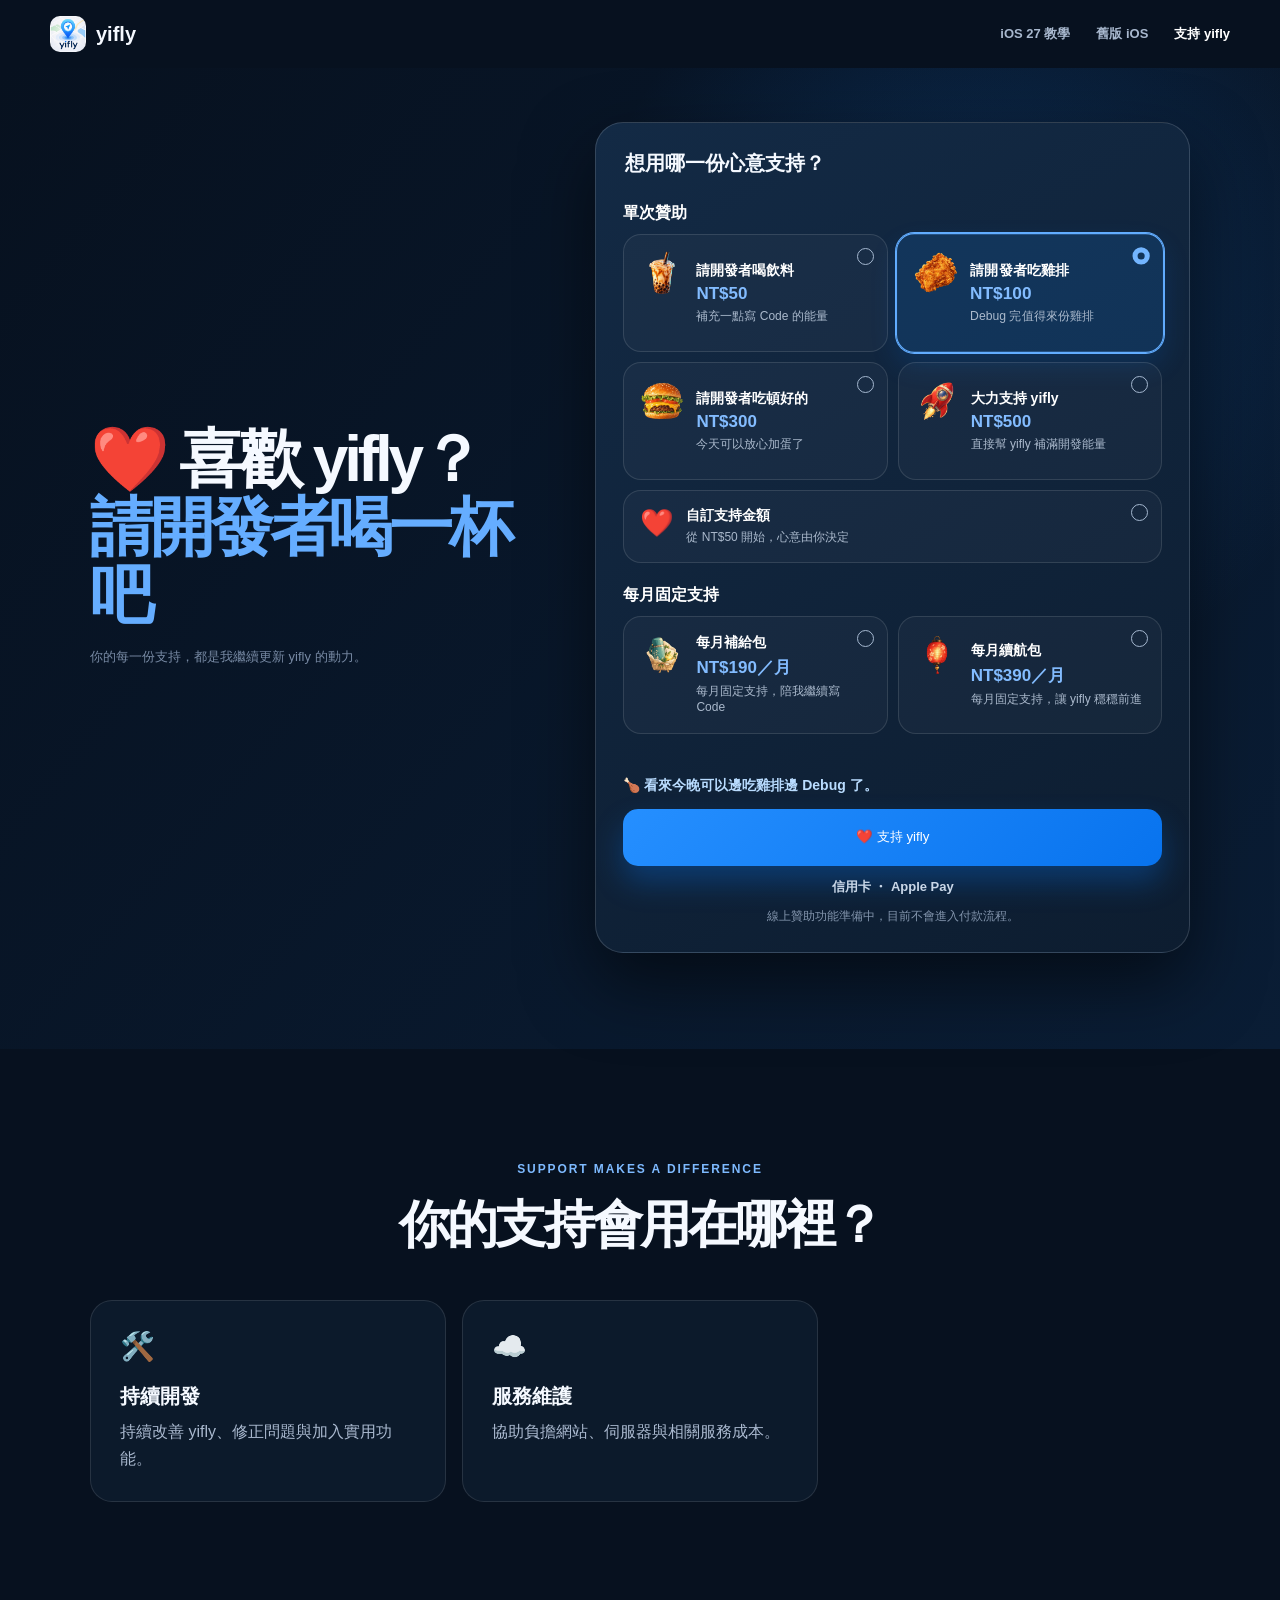
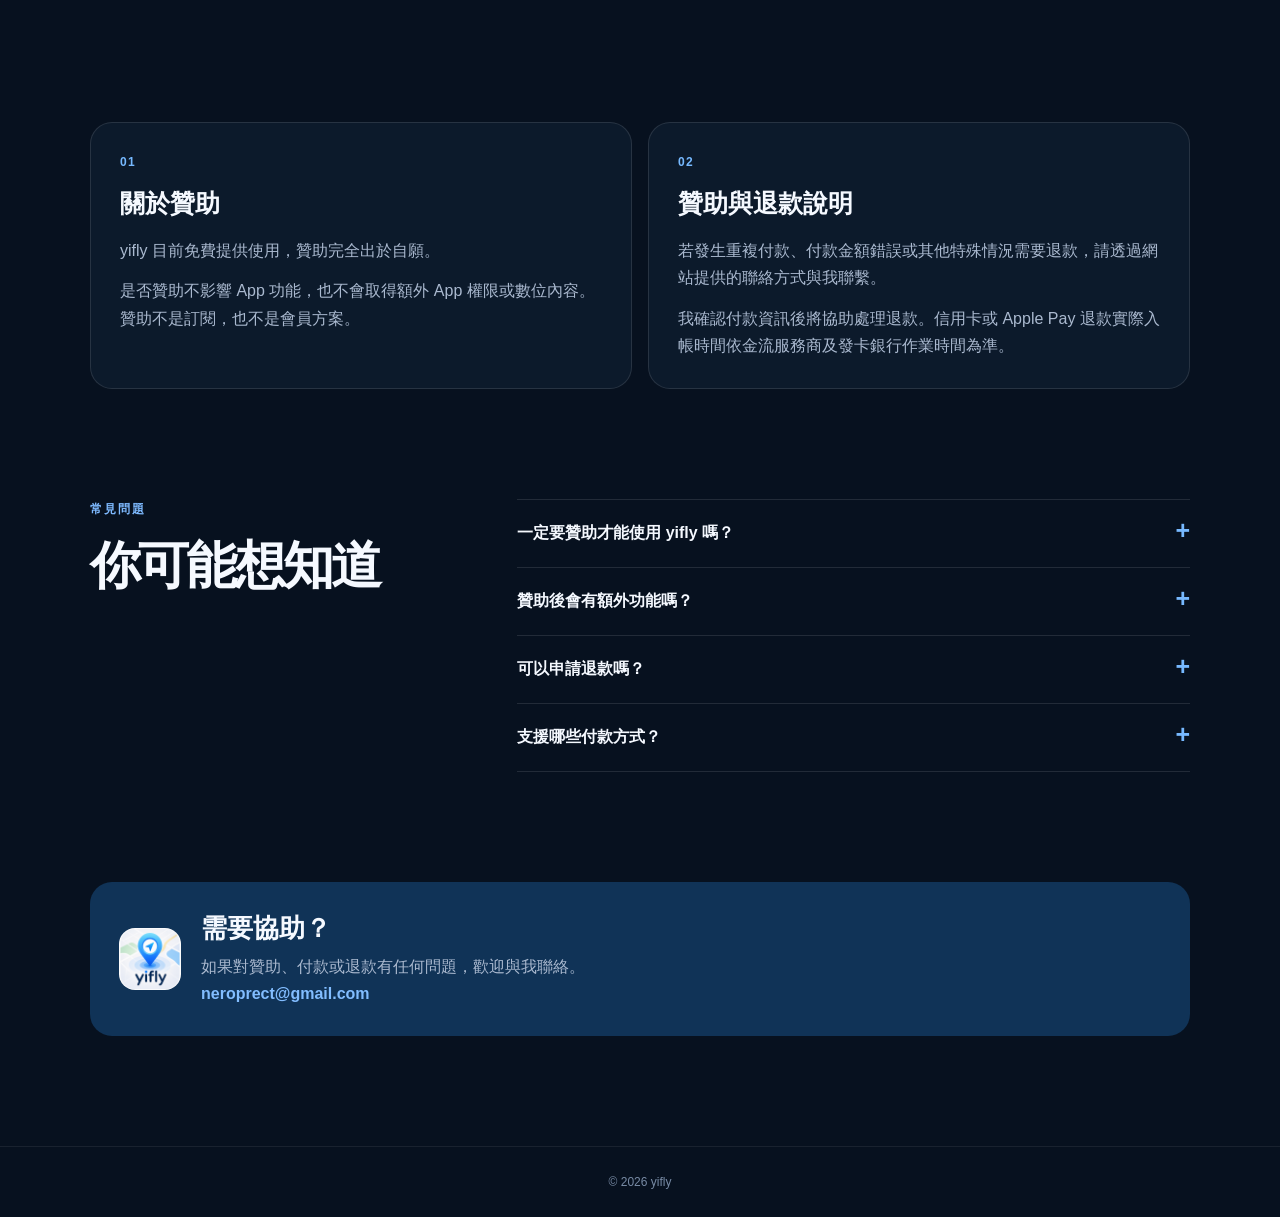
==== support.html @ 8381b6db "Change step value of custom amount input to 10" ====
<!doctype html>
<html lang="zh-Hant">
<head>
  <meta charset="utf-8">
  <meta name="viewport" content="width=device-width,initial-scale=1">
  <title>支持 yifly | yifly</title>
  <meta name="description" content="支持 yifly 的持續開發與維護。yifly 目前免費提供使用，贊助完全出於自願。">
  <link rel="icon" href="yifly-app-icon.png">
  <link rel="stylesheet" href="support.css?v=20260923-2">
</head>
<body>
<nav class="nav" aria-label="主要導覽">
  <a class="brand" href="./"><img src="yifly-app-icon.png" alt="yifly"><b>yifly</b></a>
  <div>
    <a href="./#ios27">iOS 27 教學</a>
    <a href="./#assistant">舊版 iOS</a>
    <a class="active" href="support.html" aria-current="page">支持 yifly</a>
  </div>
</nav>

<main>
<section class="support-top">
  <div class="shell">
    <div class="top-copy">
      <h1>❤️ 喜歡 yifly？<br><em>請開發者喝一杯吧</em></h1>
      <small>你的每一份支持，都是我繼續更新 yifly 的動力。</small>
    </div>
    
    <form class="sponsor-card" id="sponsor-form" novalidate>
      <fieldset>
        <legend>想用哪一份心意支持？</legend>
        <div class="choice-grid">
          <h3 style="grid-column:1/-1;margin:8px 0 0;color:#fff;font-size:1rem">單次贊助</h3>

          <button type="button" class="choice" data-amount="50" data-message="🧋 收到一杯飲料的能量！" aria-pressed="false">
            <img class="emoji" src="support-drink.png" alt="一杯飲料">
            <span class="choice-copy"><b>請開發者喝飲料</b><strong>NT$50</strong><small>補充一點寫 Code 的能量</small></span>
            <span class="radio"></span>
          </button>

          <button type="button" class="choice" data-amount="100" data-message="🍗 看來今晚可以邊吃雞排邊 Debug 了。" aria-pressed="true">
            <img class="emoji" src="support-chicken.png" alt="雞排">
            <span class="choice-copy"><b>請開發者吃雞排</b><strong>NT$100</strong><small>Debug 完值得來份雞排</small></span>
            <span class="radio"></span>
          </button>

          <button type="button" class="choice" data-amount="300" data-message="🍔 這份支持有點豪華，謝謝你！" aria-pressed="false">
            <img class="emoji" src="support-burger.png" alt="漢堡">
            <span class="choice-copy"><b>請開發者吃頓好的</b><strong>NT$300</strong><small>今天可以放心加蛋了</small></span>
            <span class="radio"></span>
          </button>

          <button type="button" class="choice" data-amount="500" data-message="🚀 yifly 開發能量直接 +100！" aria-pressed="false">
            <img class="emoji" src="support-rocket.png" alt="紅色火箭">
            <span class="choice-copy"><b>大力支持 yifly</b><strong>NT$500</strong><small>直接幫 yifly 補滿開發能量</small></span>
            <span class="radio"></span>
          </button>

          <!-- 自訂金額按鈕 -->
          <button type="button" class="choice custom-choice" data-amount="custom" data-message="❤️ 謝謝你願意支持 yifly。" aria-pressed="false">
            <span class="emoji">❤️</span>
            <span class="choice-copy"><b>自訂支持金額</b><small>從 NT$50 開始，心意由你決定</small></span>
            <span class="radio"></span>
          </button>

          <!-- 【調整位置】移至自訂按鈕下方，並加上 grid-column: 1/-1 確保滿寬 -->
          <div id="custom-amount-wrap" class="custom" style="grid-column: 1 / -1;" hidden>
            <label for="custom-amount">自訂支持金額（NT$）</label>
            <div>
              <span>NT$</span>
              <input id="custom-amount" inputmode="numeric" min="50" step="10" type="number" aria-describedby="amount-error" placeholder="不用手下留情哦">
            </div>
          </div>

          <h3 style="grid-column:1/-1;margin:12px 0 0;color:#fff;font-size:1rem">每月固定支持</h3>

          <button type="button" class="choice" data-amount="190" data-plan="monthly" data-message="🌟 每月補給已送達，謝謝你持續支持我！" aria-pressed="false">
            <img class="emoji" src="support-monthly-lite.png" alt="每月補給包">
            <span class="choice-copy"><b>每月補給包</b><strong>NT$190／月</strong><small>每月固定支持，陪我繼續寫 Code</small></span>
            <span class="radio"></span>
          </button>

          <button type="button" class="choice" data-amount="390" data-plan="monthly" data-message="🏮 每月續航點亮了，真的很感謝你！" aria-pressed="false">
            <img class="emoji" src="support-monthly-plus.png" alt="每月續航包">
            <span class="choice-copy"><b>每月續航包</b><strong>NT$390／月</strong><small>每月固定支持，讓 yifly 穩穩前進</small></span>
            <span class="radio"></span>
          </button>
        </div>

        <p class="error" id="amount-error" role="alert"></p>
      </fieldset>

      <p id="energy-message" class="energy" aria-live="polite">🍗 看來今晚可以邊吃雞排邊 Debug 了。</p>
      <button class="sponsor" id="sponsor-button" type="submit">❤️ 支持 yifly</button>
      <p class="payment-label">信用卡 ・ Apple Pay</p>
      <p class="note">線上贊助功能準備中，目前不會進入付款流程。</p>
    </form>
  </div>
</section>

<section class="where shell">
  <div class="section-title">
    <span class="eyebrow">SUPPORT MAKES A DIFFERENCE</span>
    <h2>你的支持會用在哪裡？</h2>
  </div>
  <div class="where-grid">
    <article><i>🛠️</i><h3>持續開發</h3><p>持續改善 yifly、修正問題與加入實用功能。</p></article>
    <article><i>☁️</i><h3>服務維護</h3><p>協助負擔網站、伺服器與相關服務成本。</p></article>
  </div>
</section>

<section class="details shell">
  <div class="info-grid">
    <article>
      <span>01</span>
      <h2>關於贊助</h2>
      <p>yifly 目前免費提供使用，贊助完全出於自願。</p>
      <p>是否贊助不影響 App 功能，也不會取得額外 App 權限或數位內容。贊助不是訂閱，也不是會員方案。</p>
    </article>
    <article>
      <span>02</span>
      <h2>贊助與退款說明</h2>
      <p>若發生重複付款、付款金額錯誤或其他特殊情況需要退款，請透過網站提供的聯絡方式與我聯繫。</p>
      <p>我確認付款資訊後將協助處理退款。信用卡或 Apple Pay 退款實際入帳時間依金流服務商及發卡銀行作業時間為準。</p>
    </article>
  </div>

  <section class="faq" aria-labelledby="faq-title">
    <div>
      <span class="eyebrow">常見問題</span>
      <h2 id="faq-title">你可能想知道</h2>
    </div>
    <div class="faq-list">
      <details><summary>一定要贊助才能使用 yifly 嗎？</summary><p>不用。yifly 目前免費提供使用，贊助完全出於自願。</p></details>
      <details><summary>贊助後會有額外功能嗎？</summary><p>目前不會。無論是否贊助，都不影響目前 App 的功能與使用權限。</p></details>
      <details><summary>可以申請退款嗎？</summary><p>若發生重複付款、金額錯誤或其他特殊情況，請聯絡我協助確認與處理。</p></details>
      <details><summary>支援哪些付款方式？</summary><p>付款功能正式開通後，預計支援信用卡及 Apple Pay。</p></details>
    </div>
  </section>

  <section class="help">
    <img src="yifly-app-icon.png" alt="">
    <div>
      <h2>需要協助？</h2>
      <p>如果對贊助、付款或退款有任何問題，歡迎與我聯絡。</p>
      <p id="support-contact" class="contact"></p>
    </div>
  </section>
</section>
</main>

<footer>© 2026 yifly</footer>
<div id="payment-toast" class="toast" role="status" aria-live="polite" tabindex="-1" hidden>線上贊助功能準備中，感謝你的支持 ❤️</div>
<script type="module" src="support.js"></script>
</body>
</html>
---- support.css ----
:root{--blue:#1687ff;--ink:#f5f9ff;--muted:#aab9cf;--line:#ffffff1c;--dark:#07111f}*{box-sizing:border-box}html{scroll-behavior:smooth;overflow-x:hidden}body{margin:0;background:var(--dark);color:var(--ink);font-family:-apple-system,BlinkMacSystemFont,"SF Pro Display","PingFang TC",sans-serif;overflow-x:hidden}a{text-decoration:none;color:inherit}.shell{width:min(1100px,calc(100% - 48px));margin:auto}.nav{height:68px;width:min(1180px,calc(100% - 40px));margin:auto;display:flex;align-items:center;justify-content:space-between}.brand{display:flex;align-items:center;gap:10px;font-size:20px}.brand img{width:36px;border-radius:10px}.nav>div{display:flex;gap:26px;font-size:13px;font-weight:750;color:#a8b8ce}.nav>div a:hover,.nav>div .active{color:#fff}:focus-visible{outline:3px solid #7bbaff;outline-offset:3px}.support-top{padding:54px 0 96px;background:radial-gradient(circle at 76% 24%,#1464bb48,transparent 32%),linear-gradient(130deg,#07111f,#0a1d35)}.support-top>.shell{display:grid;grid-template-columns:.85fr 1.15fr;gap:66px;align-items:center}.eyebrow{font-size:12px;font-weight:900;letter-spacing:.16em;color:#7ebaff}.top-copy h1{font-size:clamp(42px,5vw,65px);letter-spacing:-.065em;line-height:1.06;margin:17px 0}.top-copy em{font-style:normal;color:#65adff}.top-copy p{color:var(--muted);font-size:17px;line-height:1.75}.top-copy small{color:#7789a3;font-size:13px}.sponsor-card{padding:27px;border:1px solid #ffffff26;border-radius:28px;background:linear-gradient(150deg,#132a45,#0d1d30);box-shadow:0 30px 70px #0008;animation:enter .45s ease both}fieldset{border:0;margin:0;padding:0}legend{font-size:20px;font-weight:850;margin-bottom:18px}.choice-grid{display:grid;grid-template-columns:repeat(2,1fr);gap:10px}.choice{position:relative;min-height:118px;padding:16px;display:flex;align-items:center;gap:12px;text-align:left;border:1px solid #ffffff1e;border-radius:18px;background:#ffffff08;color:#fff;cursor:pointer;transition:transform .2s,border-color .2s,box-shadow .2s,background .2s}.choice:hover{transform:translateY(-3px);border-color:#5eabff99;background:#ffffff10}.choice[aria-pressed="true"]{border-color:#62adff;background:#187cdf2b;box-shadow:0 0 0 1px #62adff,0 12px 26px #0878f928;transform:scale(1.015)}.emoji{font-size:27px;align-self:flex-start}.choice-copy{display:grid;gap:4px;min-width:0}.choice-copy b{font-size:14px}.choice-copy strong{color:#83bcff;font-size:17px}.choice-copy small{font-size:12px;line-height:1.4;color:#aab9cc}.radio{position:absolute;right:13px;top:13px;width:17px;height:17px;border-radius:50%;border:1px solid #a5b8d0}.choice[aria-pressed="true"] .radio{border:5px solid #73b5ff}.custom-choice{grid-column:1/-1;min-height:72px}.custom{margin-top:15px}.custom label{display:block;margin-bottom:7px;font-size:13px;font-weight:800;color:#bfd0e4}.custom>div{display:flex;align-items:center;border:1px solid #ffffff2e;border-radius:12px;overflow:hidden;background:#071524}.custom span{padding:0 13px;font-size:14px;font-weight:800;color:#9fb7d1;border-right:1px solid #ffffff20}.custom input{width:100%;min-width:0;border:0;background:transparent;color:#fff;padding:13px;font:800 16px inherit}.error{min-height:18px;margin:8px 0 0;color:#ff9199;font-size:13px}.energy{margin:17px 0 12px;min-height:20px;color:#b9dcff;font-size:14px;font-weight:750;transition:opacity .2s,transform .2s}.energy.changing{opacity:0;transform:translateY(5px)}.sponsor{width:100%;min-height:57px;border:0;border-radius:15px;background:linear-gradient(135deg,#258fff,#0873ee);color:#fff;font:850 17px inherit;cursor:pointer;box-shadow:0 16px 30px #0878f94c;transition:transform .2s}.sponsor:hover:not(:disabled){transform:translateY(-2px)}.payment-label,.note{text-align:center;margin:12px 0 0;font-size:13px}.payment-label{color:#c9d7e8;font-weight:800}.note{color:#8294ac;font-size:12px}.where,.details{padding:110px 0}.section-title{text-align:center;margin-bottom:40px}.section-title h2,.faq h2{font-size:clamp(35px,4vw,52px);letter-spacing:-.055em;margin:14px 0}.where-grid,.info-grid{display:grid;grid-template-columns:repeat(3,1fr);gap:16px}.where article,.info-grid article{padding:29px;border:1px solid var(--line);border-radius:22px;background:#0c1a2b}.where i{font-style:normal;font-size:28px}.where h3{font-size:20px;margin:20px 0 8px}.where p,.info-grid p,.help p{color:var(--muted);line-height:1.7;margin:0}.developer-note{background:linear-gradient(115deg,#0e2948,#0c192c);padding:84px 0}.quote{display:flex;gap:24px;max-width:800px;margin:auto}.quote img{width:70px;border-radius:18px}.quote span,.info-grid span{font-size:12px;font-weight:900;letter-spacing:.12em;color:#76b9ff}.quote p{font-size:18px;line-height:1.65;margin:12px 0 0;color:#e1ecfa}.info-grid{grid-template-columns:repeat(2,1fr)}.info-grid h2{font-size:25px;margin:17px 0}.info-grid p+p{margin-top:13px}.faq{display:grid;grid-template-columns:.7fr 1.3fr;gap:65px;padding:110px 0}.faq-list{border-top:1px solid var(--line)}details{border-bottom:1px solid var(--line)}summary{position:relative;padding:23px 30px 23px 0;font-size:16px;font-weight:850;cursor:pointer;list-style:none}summary::-webkit-details-marker{display:none}summary:after{content:"+";position:absolute;right:0;top:16px;font-size:25px;color:#77b9ff}details[open] summary:after{content:"−"}details p{color:var(--muted);line-height:1.7;margin:0 18px 22px 0}.help{display:flex;gap:20px;align-items:center;padding:29px;border-radius:22px;background:#103357}.help img{width:62px;border-radius:16px}.help h2{margin:0 0 7px;font-size:26px}.contact{color:#82bdff!important;font-weight:800}.toast{position:fixed;z-index:4;left:50%;bottom:24px;transform:translateX(-50%);width:min(430px,calc(100% - 32px));border:1px solid #ffffff1f;border-radius:14px;background:#0e2035;color:#fff;padding:15px;text-align:center;font-weight:750;box-shadow:0 18px 45px #0008}footer{text-align:center;padding:28px;border-top:1px solid #ffffff12;color:#788ba5;font-size:12px}@keyframes enter{from{opacity:0;transform:translateY(12px)}to{opacity:1;transform:none}}@media(max-width:850px){.support-top>.shell,.where-grid,.info-grid,.faq{grid-template-columns:1fr}.support-top>.shell{gap:34px}.top-copy{text-align:center}.faq{gap:25px;padding:85px 0}}@media(max-width:560px){.shell{width:calc(100% - 34px)}.nav{height:62px;width:calc(100% - 32px)}.nav>div{gap:13px}.nav>div a:first-child{display:none}.support-top{padding:43px 0 65px}.top-copy h1{font-size:39px}.top-copy p{font-size:16px}.sponsor-card{padding:18px 14px;border-radius:21px}.choice-grid{grid-template-columns:1fr}.choice{min-height:97px;padding:14px}.custom-choice{min-height:68px}.emoji{font-size:24px}.where,.details{padding:75px 0}.where-grid{gap:12px}.where article{padding:24px}.developer-note{padding:65px 0}.quote{gap:15px}.quote img{width:50px;border-radius:14px}.quote p{font-size:16px}.faq{padding:75px 0}.help{align-items:flex-start;padding:22px 18px}.help img{width:50px}.toast{bottom:16px}}@media(prefers-reduced-motion:reduce){*{animation:none!important;transition:none!important;scroll-behavior:auto!important}}

.choice img.emoji{width:44px;height:44px;object-fit:contain;flex:0 0 44px;align-self:flex-start;animation:iconGlow 2.4s ease-in-out infinite;filter:drop-shadow(0 0 0 transparent)}.choice:nth-child(2) img.emoji{animation-delay:.35s}.choice:nth-child(3) img.emoji{animation-delay:.7s}.choice:nth-child(4) img.emoji{animation-delay:1.05s}.custom input{font-size:16px!important}@keyframes iconGlow{0%,100%{transform:translateY(0);filter:drop-shadow(0 0 0 transparent)}50%{transform:translateY(-3px);filter:drop-shadow(0 0 8px #70b9ff)}}@media(max-width:560px){.choice img.emoji{width:40px;height:40px;flex-basis:40px}}
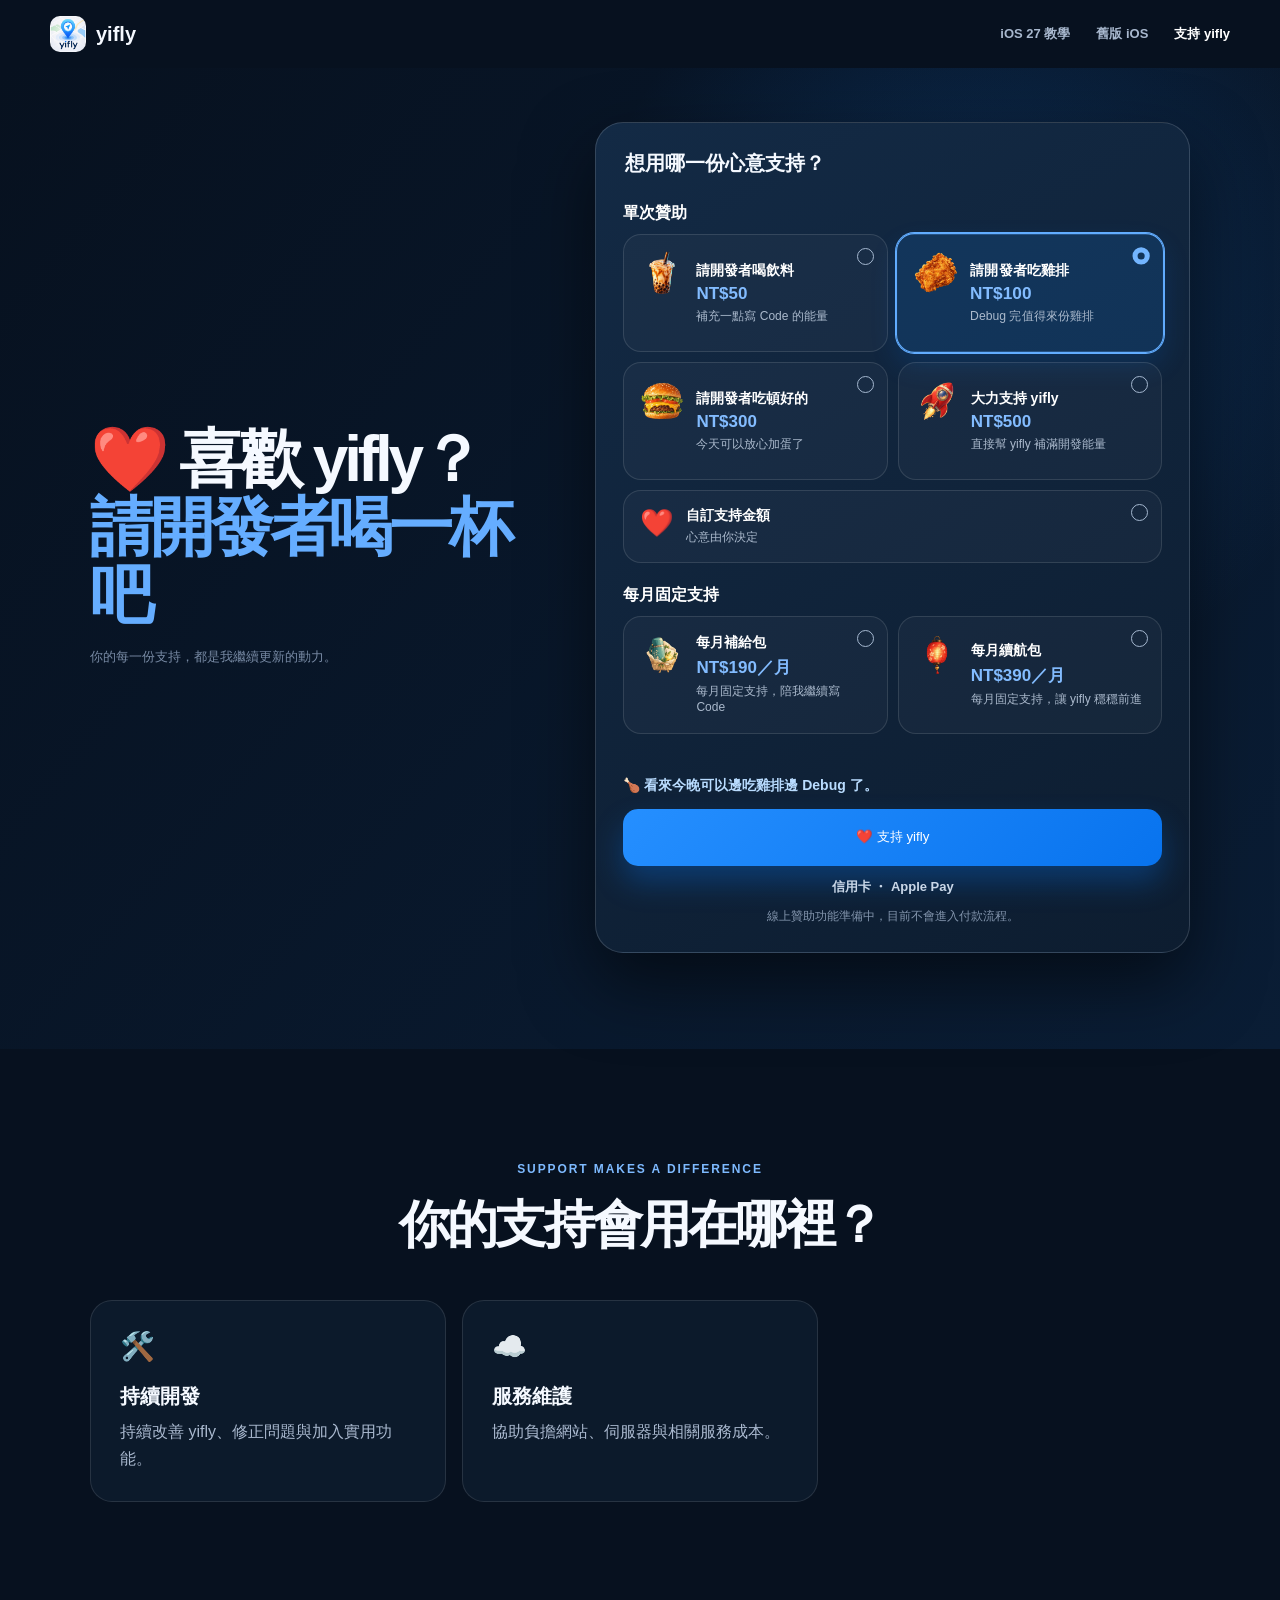
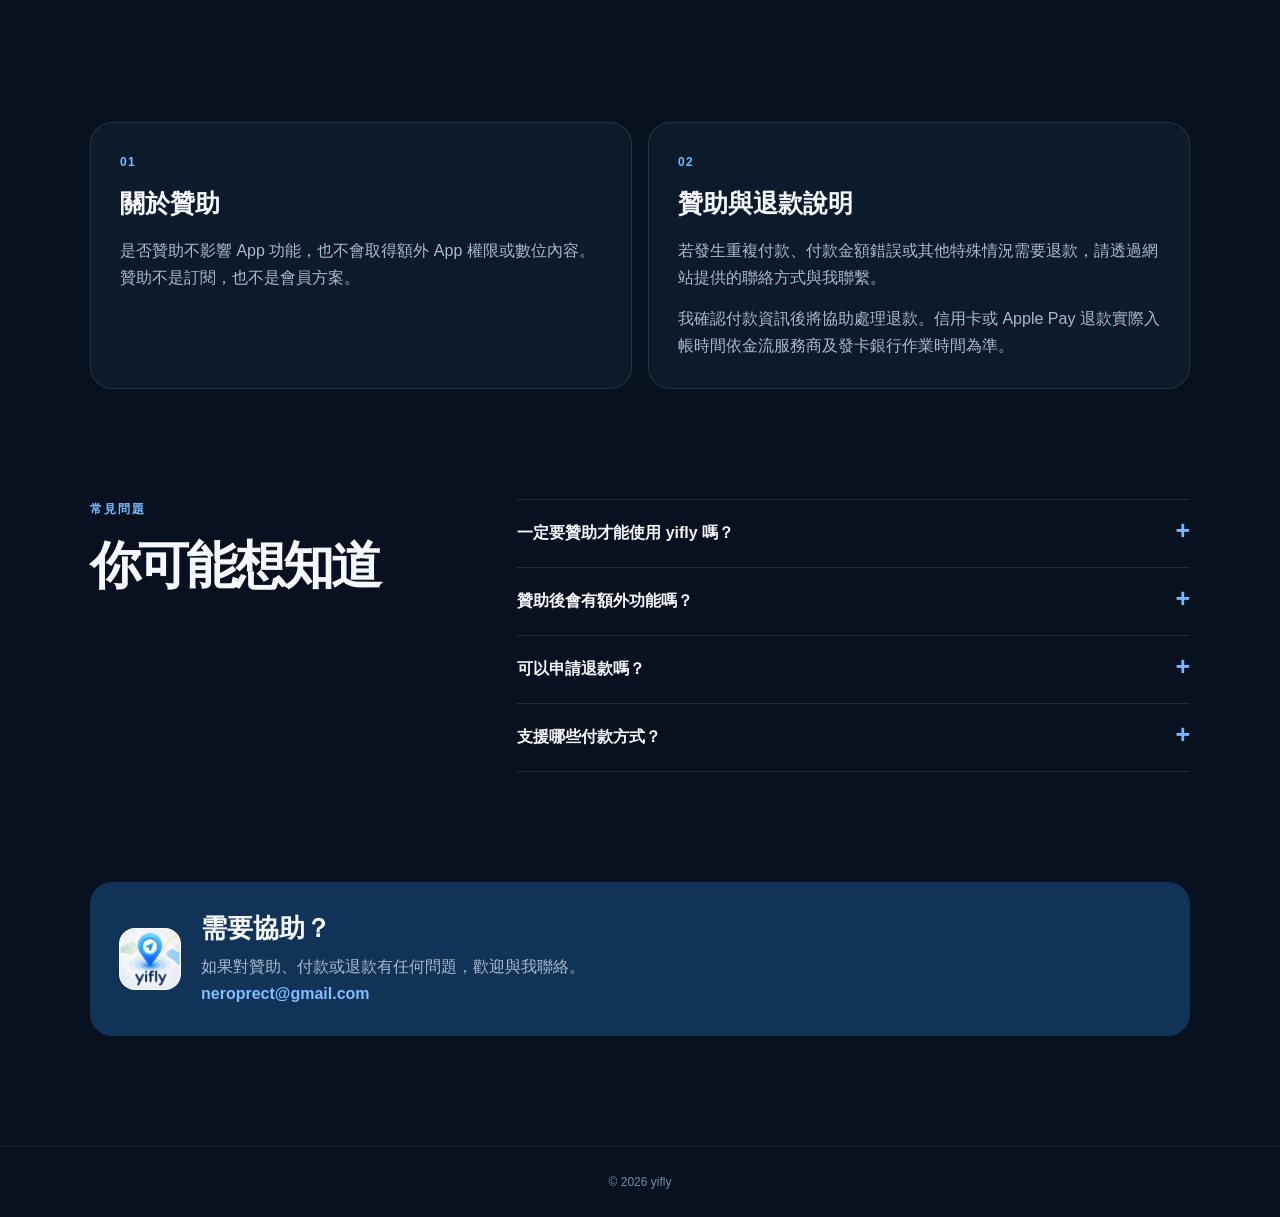
==== commit 2d8838fe: "Update support.html for clarity and brevity Removed the phrase '贊助完全出於自願' from the description meta " ====
--- a/support.html
+++ b/support.html
@@ -4,7 +4,7 @@
   <meta charset="utf-8">
   <meta name="viewport" content="width=device-width,initial-scale=1">
   <title>支持 yifly | yifly</title>
-  <meta name="description" content="支持 yifly 的持續開發與維護。yifly 目前免費提供使用，贊助完全出於自願。">
+  <meta name="description" content="支持 yifly 的持續開發與維護。yifly 目前免費提供使用。">
   <link rel="icon" href="yifly-app-icon.png">
   <link rel="stylesheet" href="support.css?v=20260923-2">
 </head>
@@ -23,7 +23,7 @@
   <div class="shell">
     <div class="top-copy">
       <h1>❤️ 喜歡 yifly？<br><em>請開發者喝一杯吧</em></h1>
-      <small>你的每一份支持，都是我繼續更新 yifly 的動力。</small>
+      <small>你的每一份支持，都是我繼續更新的動力。</small>
     </div>
     
     <form class="sponsor-card" id="sponsor-form" novalidate>
@@ -59,7 +59,7 @@
           <!-- 自訂金額按鈕 -->
           <button type="button" class="choice custom-choice" data-amount="custom" data-message="❤️ 謝謝你願意支持 yifly。" aria-pressed="false">
             <span class="emoji">❤️</span>
-            <span class="choice-copy"><b>自訂支持金額</b><small>從 NT$50 開始，心意由你決定</small></span>
+            <span class="choice-copy"><b>自訂支持金額</b><small>心意由你決定</small></span>
             <span class="radio"></span>
           </button>
 
@@ -114,7 +114,6 @@
     <article>
       <span>01</span>
       <h2>關於贊助</h2>
-      <p>yifly 目前免費提供使用，贊助完全出於自願。</p>
       <p>是否贊助不影響 App 功能，也不會取得額外 App 權限或數位內容。贊助不是訂閱，也不是會員方案。</p>
     </article>
     <article>
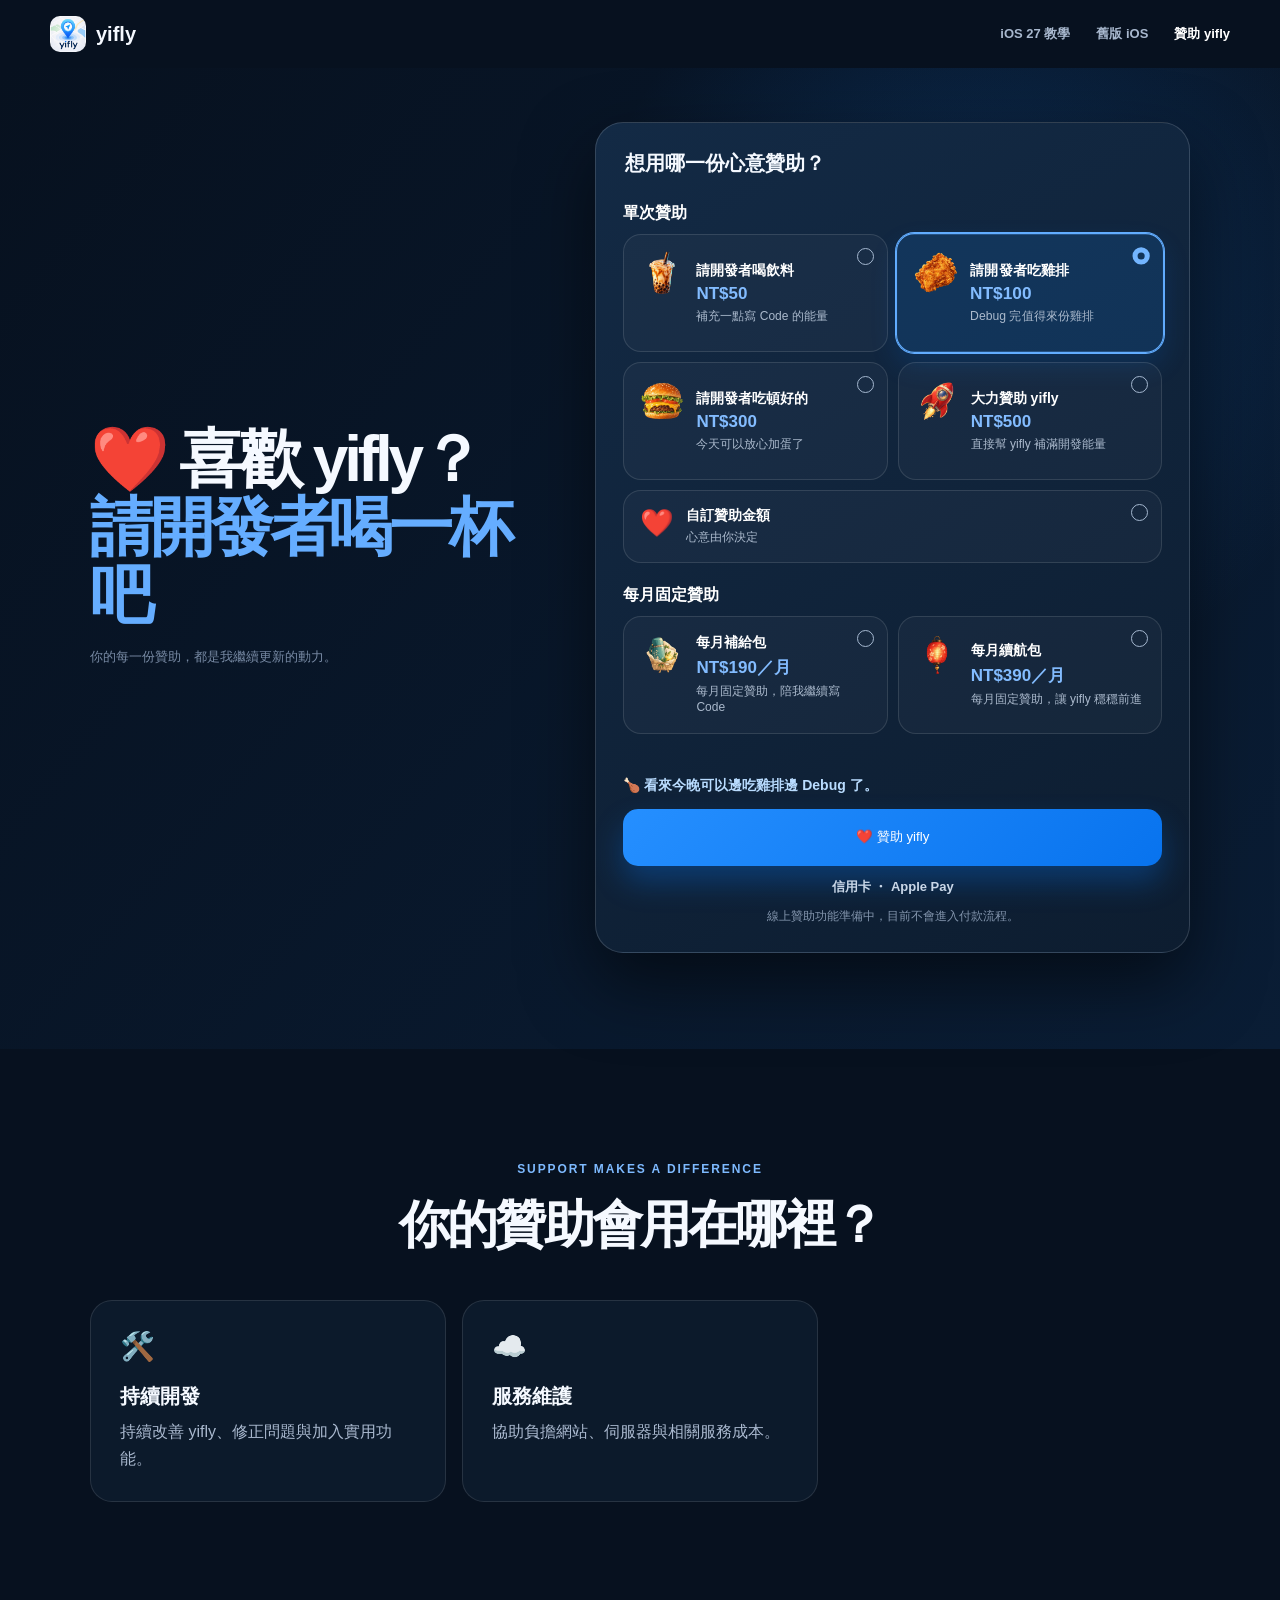
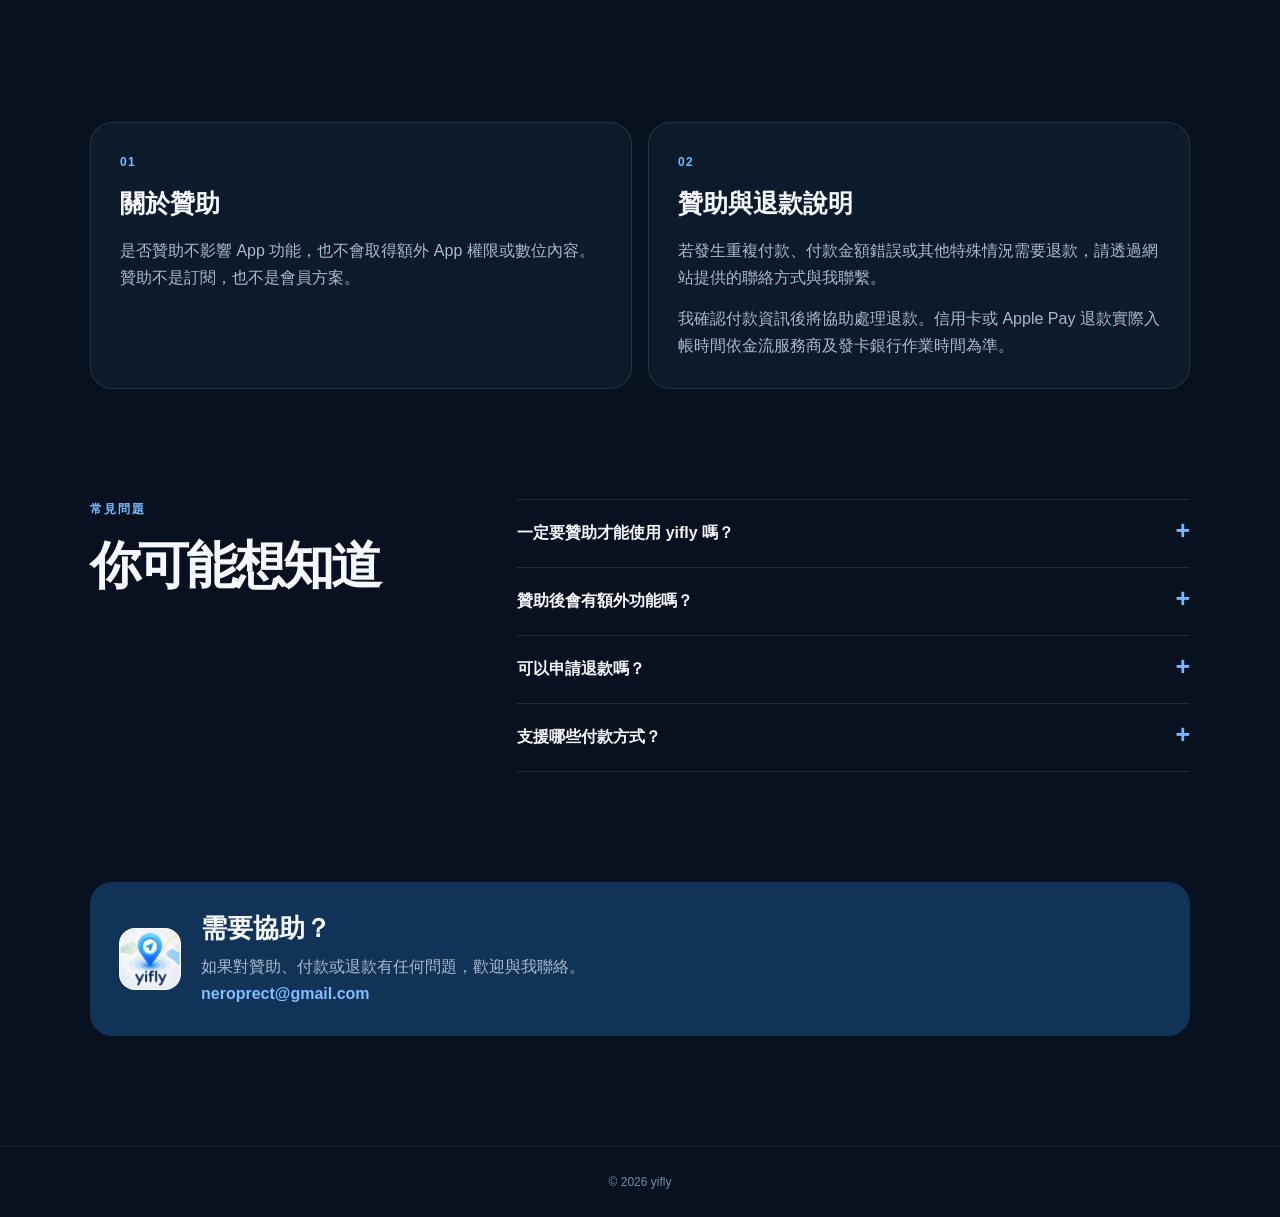
==== commit 89725d8e: "Change '支持' to '贊助' in support.html" ====
--- a/support.html
+++ b/support.html
@@ -3,8 +3,8 @@
 <head>
   <meta charset="utf-8">
   <meta name="viewport" content="width=device-width,initial-scale=1">
-  <title>支持 yifly | yifly</title>
-  <meta name="description" content="支持 yifly 的持續開發與維護。yifly 目前免費提供使用。">
+  <title>贊助 yifly | yifly</title>
+  <meta name="description" content="贊助 yifly 的持續開發與維護。yifly 目前免費提供使用。">
   <link rel="icon" href="yifly-app-icon.png">
   <link rel="stylesheet" href="support.css?v=20260923-2">
 </head>
@@ -14,7 +14,7 @@
   <div>
     <a href="./#ios27">iOS 27 教學</a>
     <a href="./#assistant">舊版 iOS</a>
-    <a class="active" href="support.html" aria-current="page">支持 yifly</a>
+    <a class="active" href="support.html" aria-current="page">贊助 yifly</a>
   </div>
 </nav>
 
@@ -23,12 +23,12 @@
   <div class="shell">
     <div class="top-copy">
       <h1>❤️ 喜歡 yifly？<br><em>請開發者喝一杯吧</em></h1>
-      <small>你的每一份支持，都是我繼續更新的動力。</small>
+      <small>你的每一份贊助，都是我繼續更新的動力。</small>
     </div>
     
     <form class="sponsor-card" id="sponsor-form" novalidate>
       <fieldset>
-        <legend>想用哪一份心意支持？</legend>
+        <legend>想用哪一份心意贊助？</legend>
         <div class="choice-grid">
           <h3 style="grid-column:1/-1;margin:8px 0 0;color:#fff;font-size:1rem">單次贊助</h3>
 
@@ -44,7 +44,7 @@
             <span class="radio"></span>
           </button>
 
-          <button type="button" class="choice" data-amount="300" data-message="🍔 這份支持有點豪華，謝謝你！" aria-pressed="false">
+          <button type="button" class="choice" data-amount="300" data-message="🍔 這份贊助有點豪華，謝謝你！" aria-pressed="false">
             <img class="emoji" src="support-burger.png" alt="漢堡">
             <span class="choice-copy"><b>請開發者吃頓好的</b><strong>NT$300</strong><small>今天可以放心加蛋了</small></span>
             <span class="radio"></span>
@@ -52,37 +52,37 @@
 
           <button type="button" class="choice" data-amount="500" data-message="🚀 yifly 開發能量直接 +100！" aria-pressed="false">
             <img class="emoji" src="support-rocket.png" alt="紅色火箭">
-            <span class="choice-copy"><b>大力支持 yifly</b><strong>NT$500</strong><small>直接幫 yifly 補滿開發能量</small></span>
+            <span class="choice-copy"><b>大力贊助 yifly</b><strong>NT$500</strong><small>直接幫 yifly 補滿開發能量</small></span>
             <span class="radio"></span>
           </button>
 
           <!-- 自訂金額按鈕 -->
-          <button type="button" class="choice custom-choice" data-amount="custom" data-message="❤️ 謝謝你願意支持 yifly。" aria-pressed="false">
+          <button type="button" class="choice custom-choice" data-amount="custom" data-message="❤️ 謝謝你願意贊助 yifly。" aria-pressed="false">
             <span class="emoji">❤️</span>
-            <span class="choice-copy"><b>自訂支持金額</b><small>心意由你決定</small></span>
+            <span class="choice-copy"><b>自訂贊助金額</b><small>心意由你決定</small></span>
             <span class="radio"></span>
           </button>
 
           <!-- 【調整位置】移至自訂按鈕下方，並加上 grid-column: 1/-1 確保滿寬 -->
           <div id="custom-amount-wrap" class="custom" style="grid-column: 1 / -1;" hidden>
-            <label for="custom-amount">自訂支持金額（NT$）</label>
+            <label for="custom-amount">自訂贊助金額（NT$）</label>
             <div>
               <span>NT$</span>
               <input id="custom-amount" inputmode="numeric" min="50" step="10" type="number" aria-describedby="amount-error" placeholder="不用手下留情哦">
             </div>
           </div>
 
-          <h3 style="grid-column:1/-1;margin:12px 0 0;color:#fff;font-size:1rem">每月固定支持</h3>
+          <h3 style="grid-column:1/-1;margin:12px 0 0;color:#fff;font-size:1rem">每月固定贊助</h3>
 
-          <button type="button" class="choice" data-amount="190" data-plan="monthly" data-message="🌟 每月補給已送達，謝謝你持續支持我！" aria-pressed="false">
+          <button type="button" class="choice" data-amount="190" data-plan="monthly" data-message="🌟 每月補給已送達，謝謝你持續贊助我！" aria-pressed="false">
             <img class="emoji" src="support-monthly-lite.png" alt="每月補給包">
-            <span class="choice-copy"><b>每月補給包</b><strong>NT$190／月</strong><small>每月固定支持，陪我繼續寫 Code</small></span>
+            <span class="choice-copy"><b>每月補給包</b><strong>NT$190／月</strong><small>每月固定贊助，陪我繼續寫 Code</small></span>
             <span class="radio"></span>
           </button>
 
           <button type="button" class="choice" data-amount="390" data-plan="monthly" data-message="🏮 每月續航點亮了，真的很感謝你！" aria-pressed="false">
             <img class="emoji" src="support-monthly-plus.png" alt="每月續航包">
-            <span class="choice-copy"><b>每月續航包</b><strong>NT$390／月</strong><small>每月固定支持，讓 yifly 穩穩前進</small></span>
+            <span class="choice-copy"><b>每月續航包</b><strong>NT$390／月</strong><small>每月固定贊助，讓 yifly 穩穩前進</small></span>
             <span class="radio"></span>
           </button>
         </div>
@@ -91,7 +91,7 @@
       </fieldset>
 
       <p id="energy-message" class="energy" aria-live="polite">🍗 看來今晚可以邊吃雞排邊 Debug 了。</p>
-      <button class="sponsor" id="sponsor-button" type="submit">❤️ 支持 yifly</button>
+      <button class="sponsor" id="sponsor-button" type="submit">❤️ 贊助 yifly</button>
       <p class="payment-label">信用卡 ・ Apple Pay</p>
       <p class="note">線上贊助功能準備中，目前不會進入付款流程。</p>
     </form>
@@ -101,7 +101,7 @@
 <section class="where shell">
   <div class="section-title">
     <span class="eyebrow">SUPPORT MAKES A DIFFERENCE</span>
-    <h2>你的支持會用在哪裡？</h2>
+    <h2>你的贊助會用在哪裡？</h2>
   </div>
   <div class="where-grid">
     <article><i>🛠️</i><h3>持續開發</h3><p>持續改善 yifly、修正問題與加入實用功能。</p></article>
@@ -149,7 +149,7 @@
 </main>
 
 <footer>© 2026 yifly</footer>
-<div id="payment-toast" class="toast" role="status" aria-live="polite" tabindex="-1" hidden>線上贊助功能準備中，感謝你的支持 ❤️</div>
+<div id="payment-toast" class="toast" role="status" aria-live="polite" tabindex="-1" hidden>線上贊助功能準備中，感謝你的贊助 ❤️</div>
 <script type="module" src="support.js"></script>
 </body>
 </html>
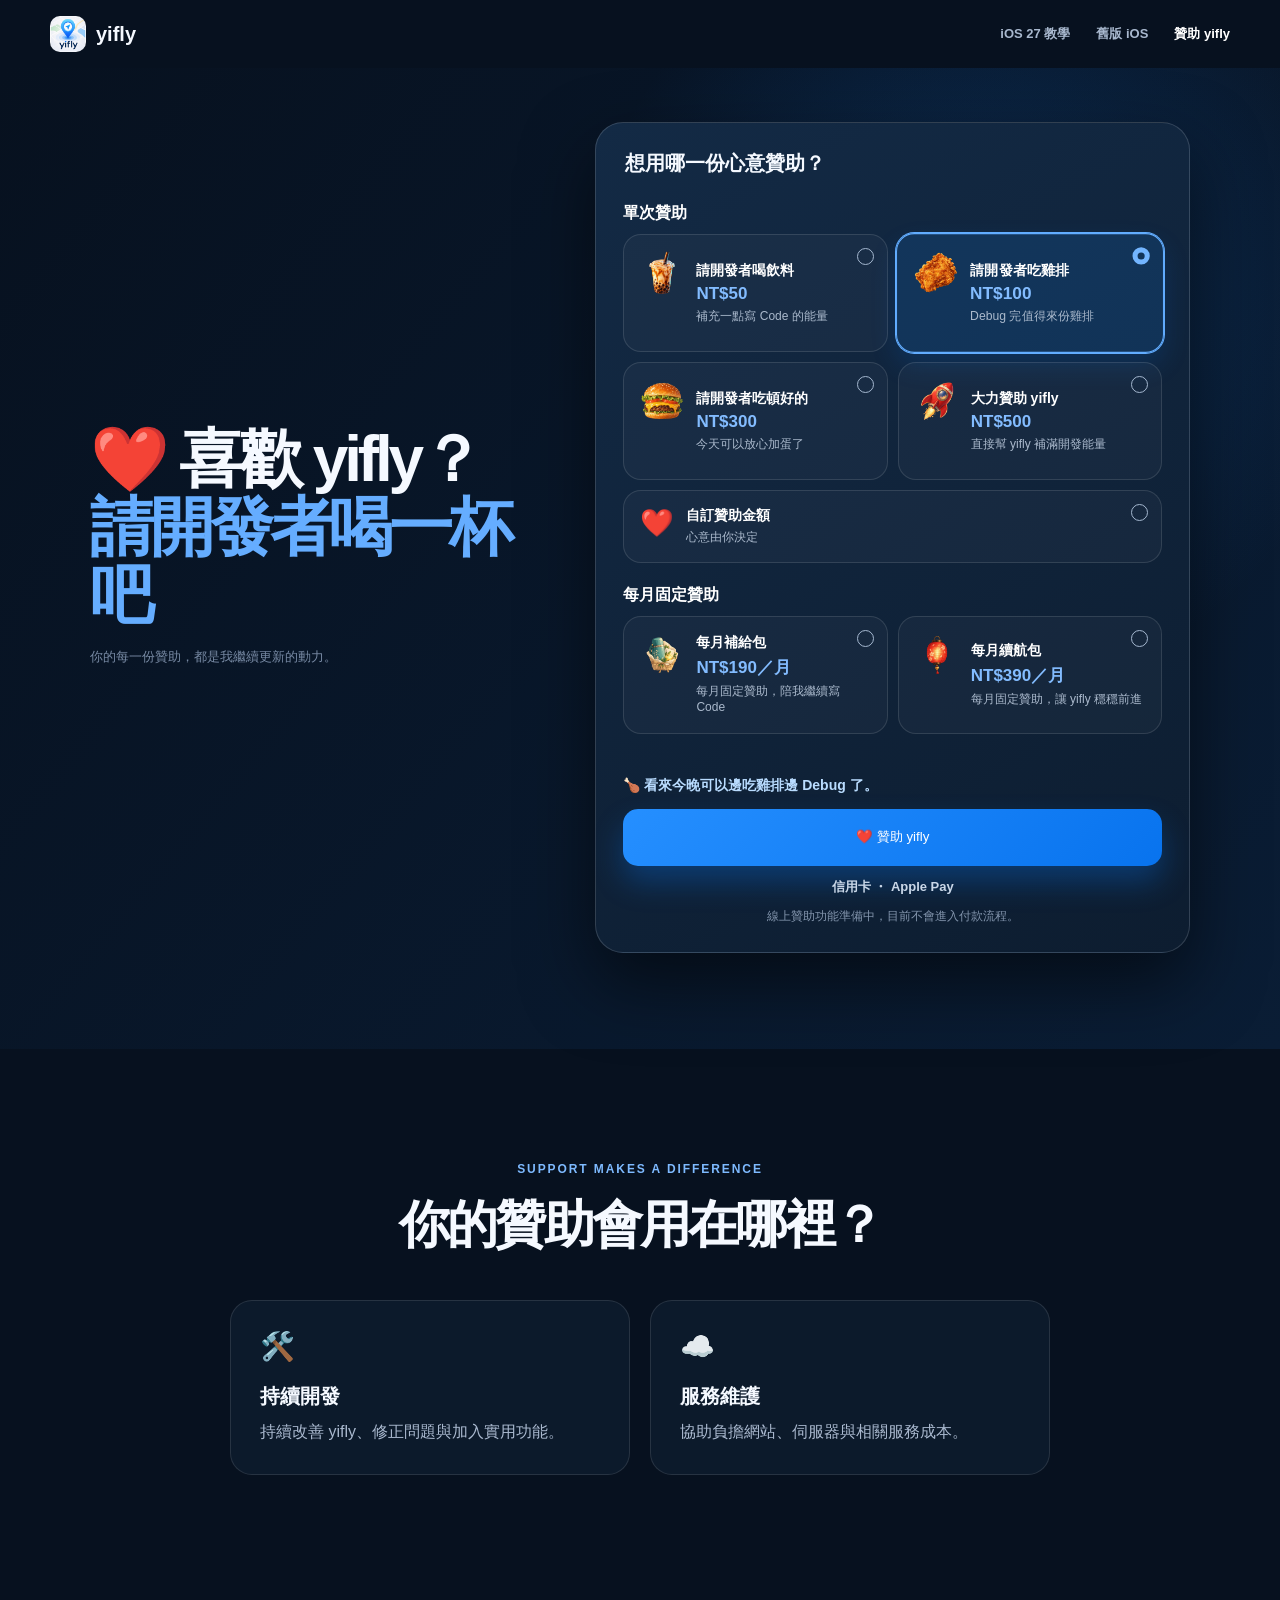
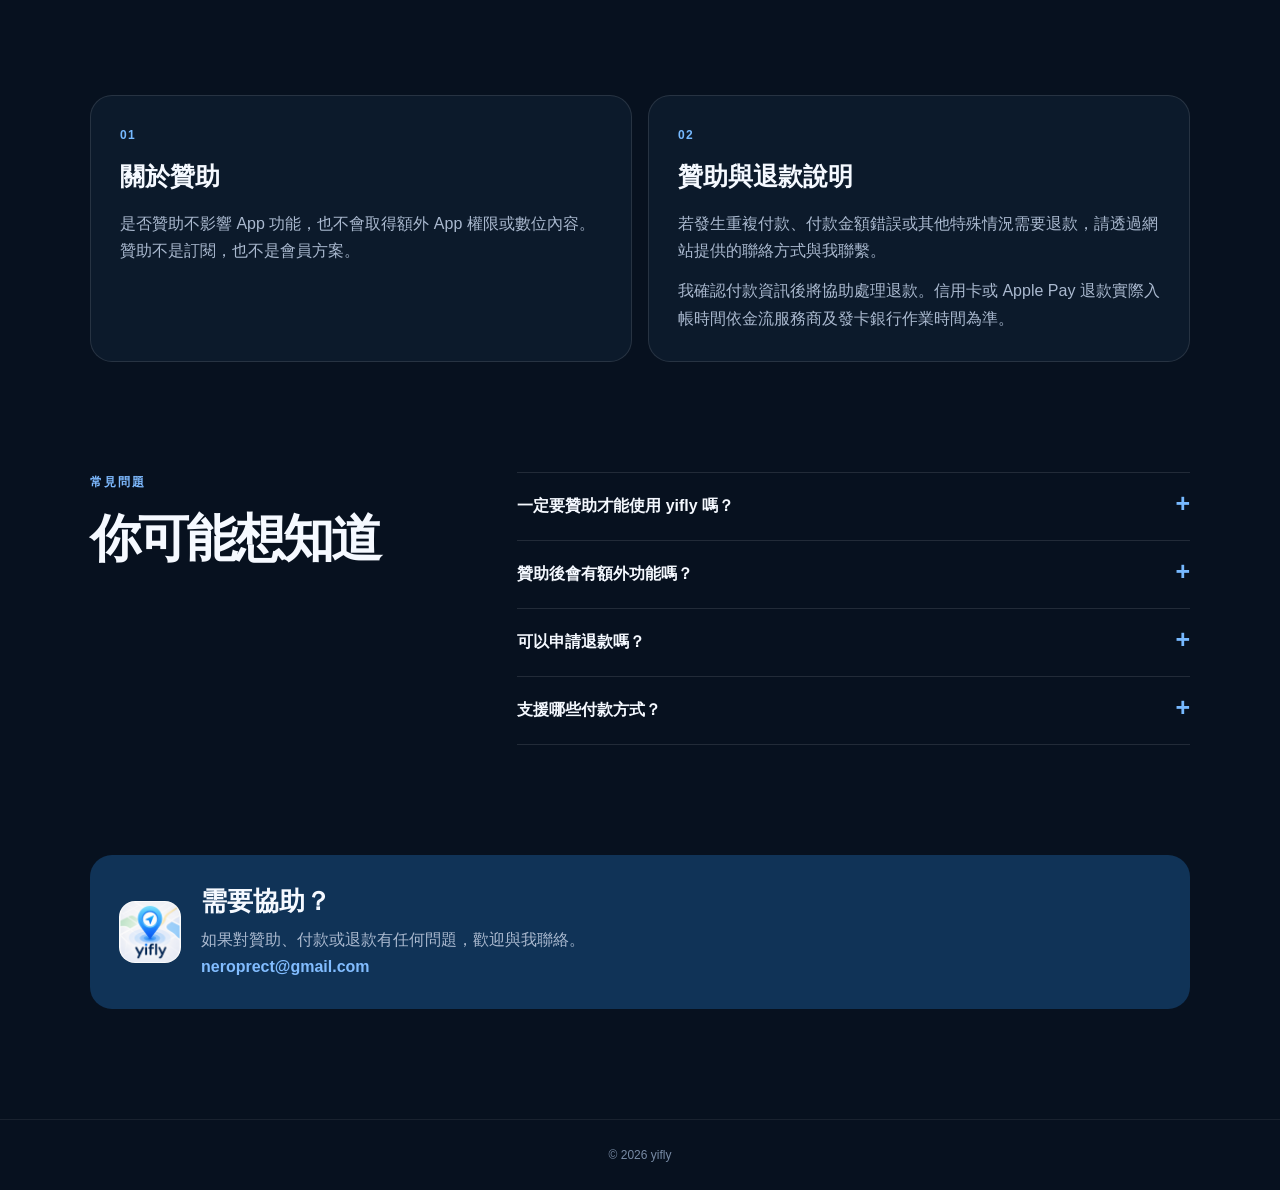
==== commit 650366db: "Refactor support section layout with flexbox Updated the layout of the support section to use flexbo" ====
--- a/support.html
+++ b/support.html
@@ -103,12 +103,14 @@
     <span class="eyebrow">SUPPORT MAKES A DIFFERENCE</span>
     <h2>你的贊助會用在哪裡？</h2>
   </div>
-  <div class="where-grid">
-    <article><i>🛠️</i><h3>持續開發</h3><p>持續改善 yifly、修正問題與加入實用功能。</p></article>
-    <article><i>☁️</i><h3>服務維護</h3><p>協助負擔網站、伺服器與相關服務成本。</p></article>
+  <!-- 在這裡加入 display: flex; justify-content: center; gap: 20px; -->
+  <div class="where-grid" style="display: flex; justify-content: center; gap: 20px; flex-wrap: wrap;">
+    <article style="max-width: 400px; width: 100%;"><i>🛠️</i><h3>持續開發</h3><p>持續改善 yifly、修正問題與加入實用功能。</p></article>
+    <article style="max-width: 400px; width: 100%;"><i>☁️</i><h3>服務維護</h3><p>協助負擔網站、伺服器與相關服務成本。</p></article>
   </div>
 </section>
 
+  
 <section class="details shell">
   <div class="info-grid">
     <article>
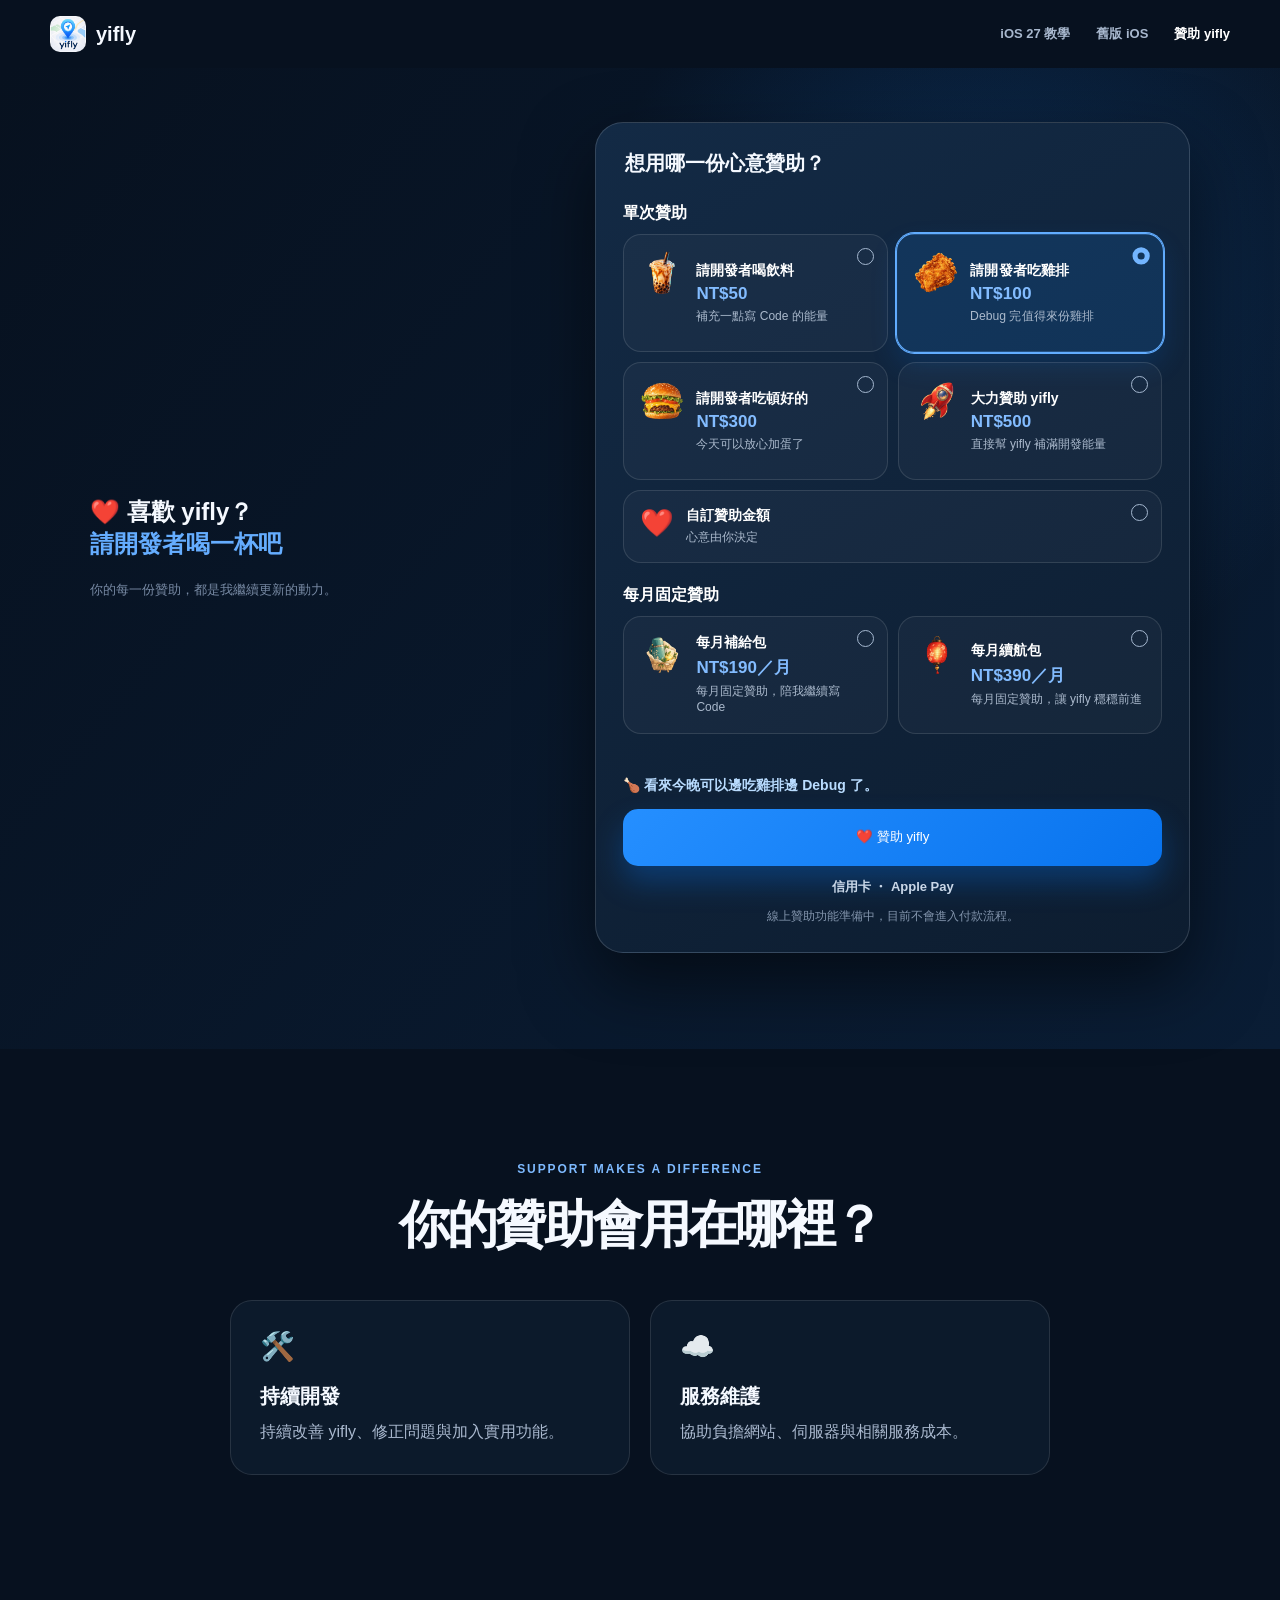
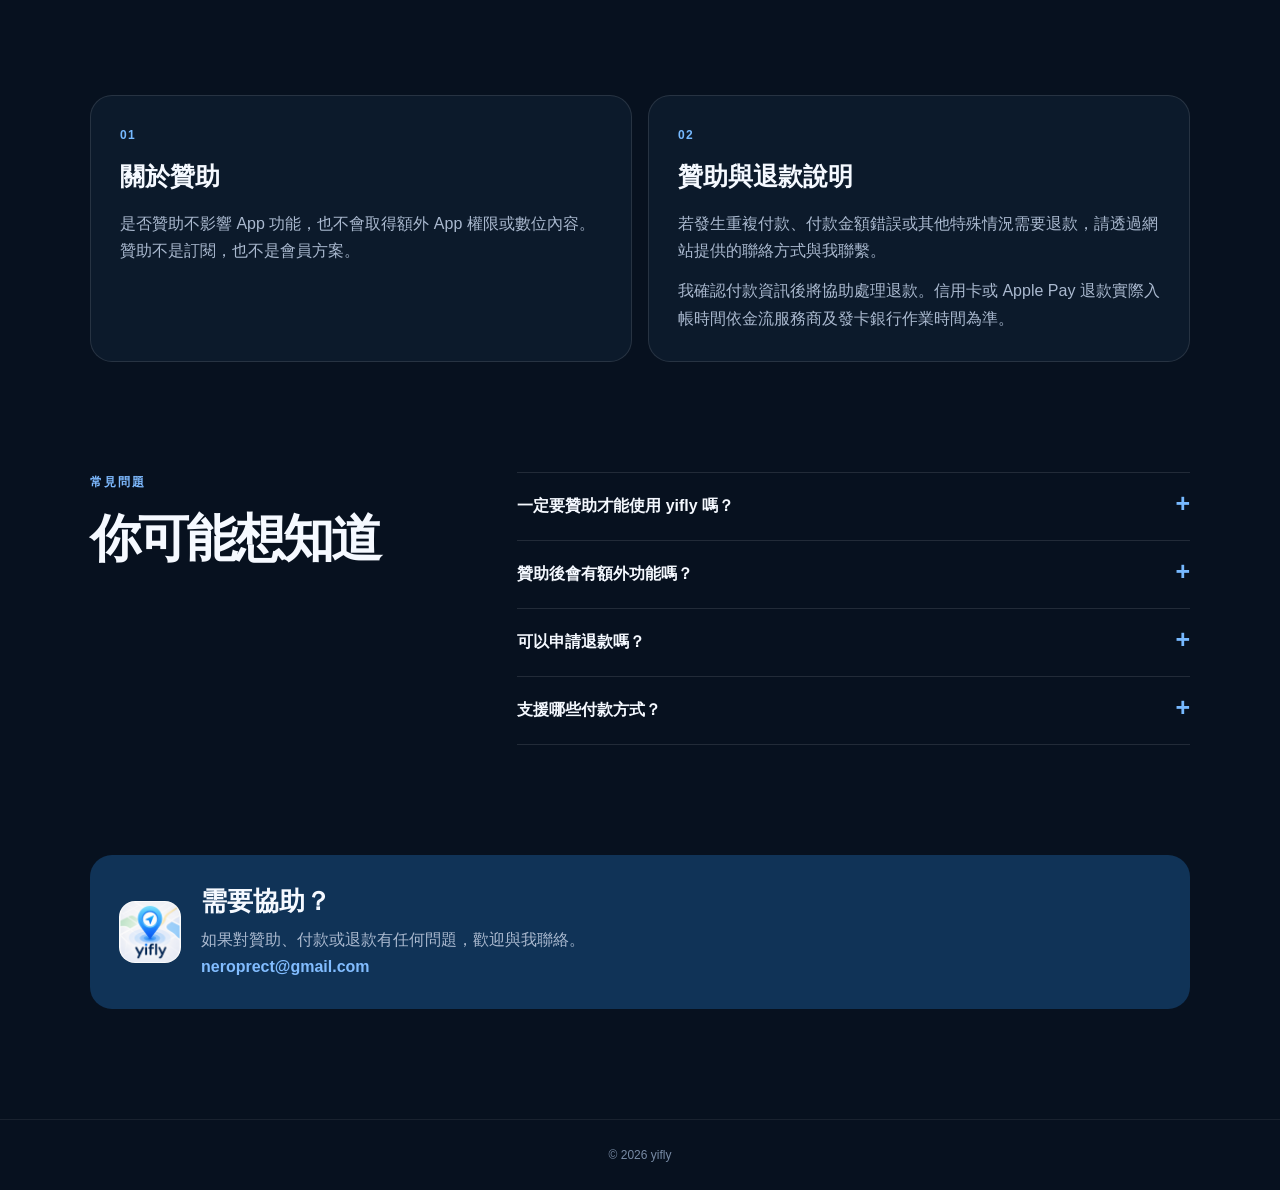
==== commit 6b97b046: "Change heading from h1 to h2 in support.html" ====
--- a/support.html
+++ b/support.html
@@ -22,7 +22,7 @@
 <section class="support-top">
   <div class="shell">
     <div class="top-copy">
-      <h1>❤️ 喜歡 yifly？<br><em>請開發者喝一杯吧</em></h1>
+      <h2>❤️ 喜歡 yifly？<br><em>請開發者喝一杯吧</em></h2>
       <small>你的每一份贊助，都是我繼續更新的動力。</small>
     </div>
     
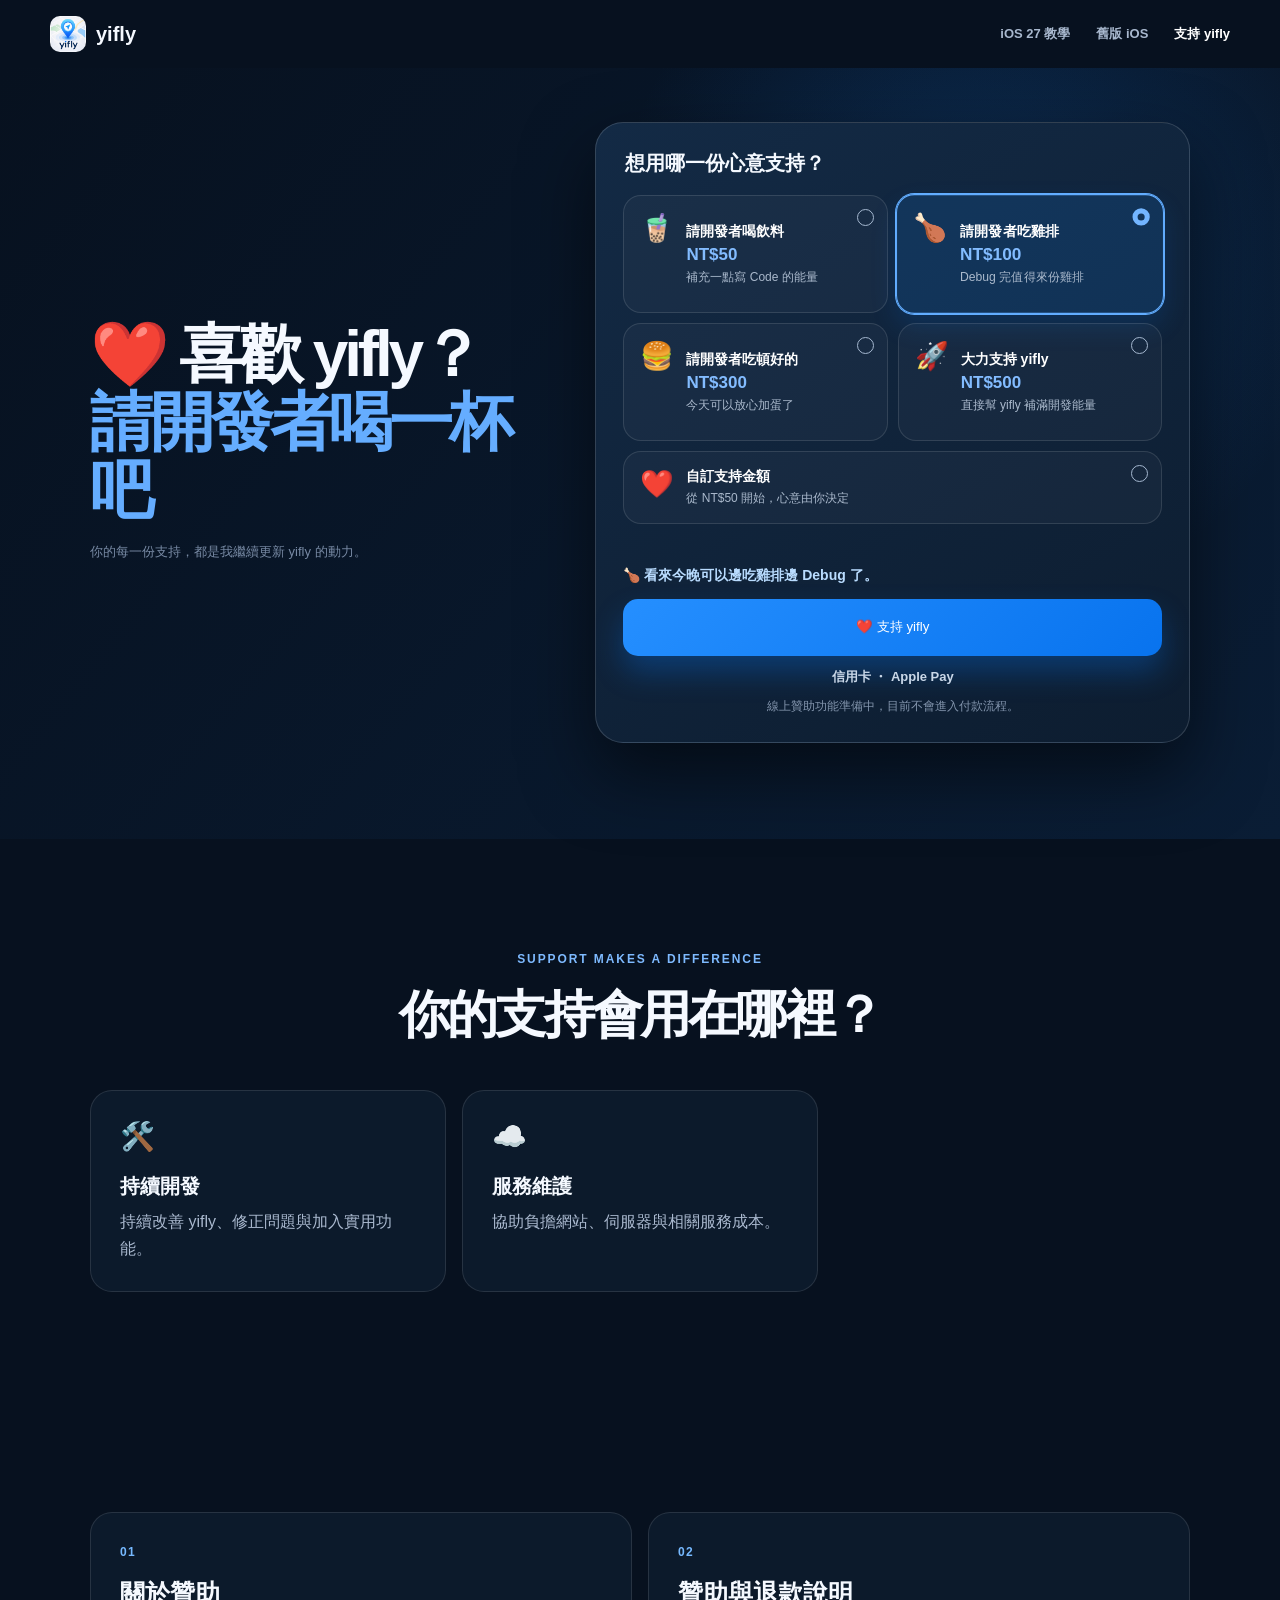
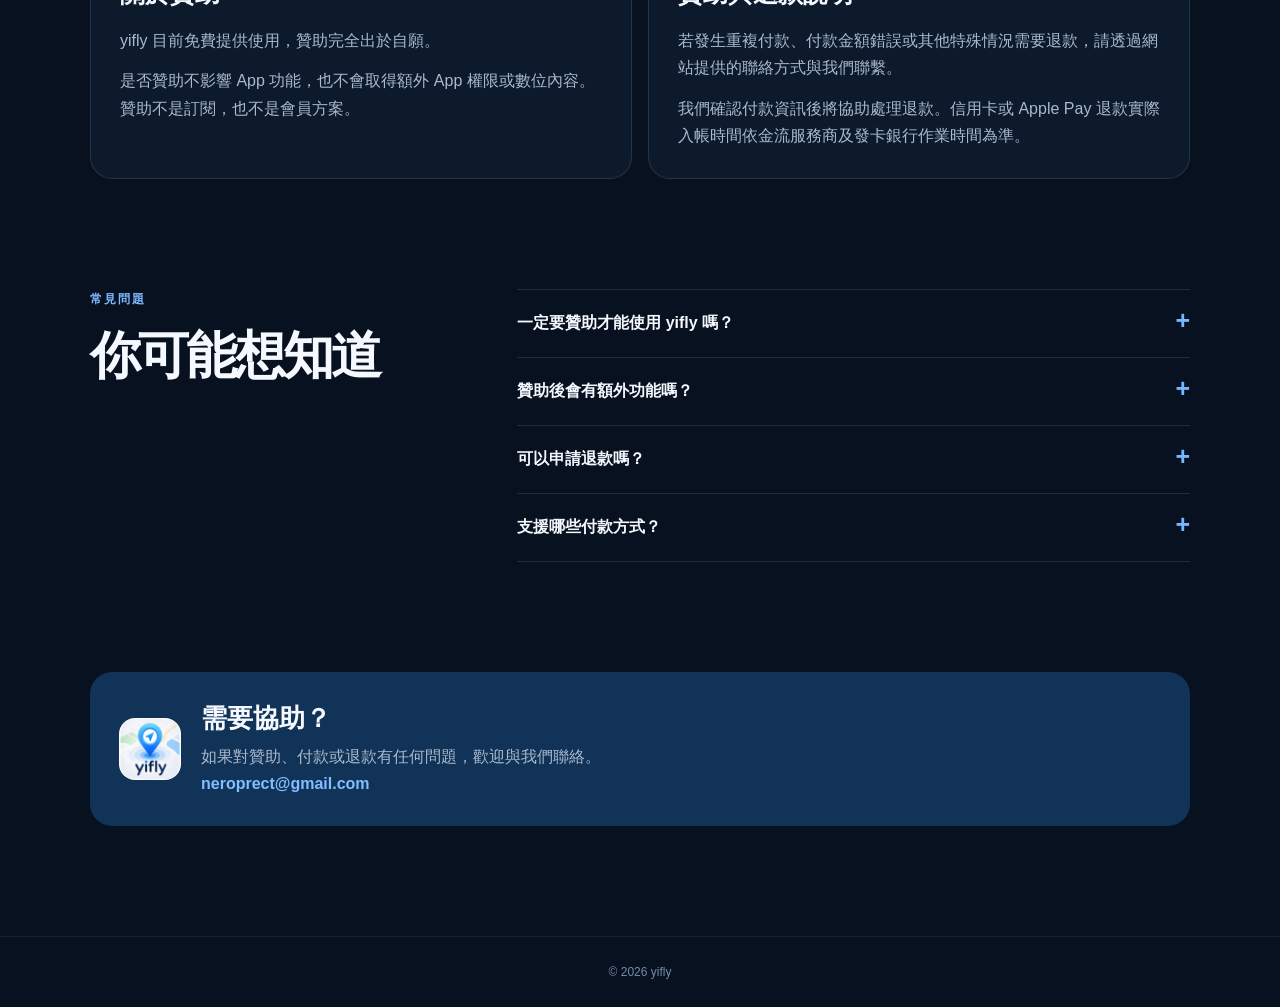
==== commit ec50f03b: "Fix ECPay result redirect and add payment worker" ====
--- a/support.html
+++ b/support.html
@@ -1,157 +1,10 @@
-<!doctype html>
-<html lang="zh-Hant">
-<head>
-  <meta charset="utf-8">
-  <meta name="viewport" content="width=device-width,initial-scale=1">
-  <title>贊助 yifly | yifly</title>
-  <meta name="description" content="贊助 yifly 的持續開發與維護。yifly 目前免費提供使用。">
-  <link rel="icon" href="yifly-app-icon.png">
-  <link rel="stylesheet" href="support.css?v=20260923-2">
-</head>
-<body>
-<nav class="nav" aria-label="主要導覽">
-  <a class="brand" href="./"><img src="yifly-app-icon.png" alt="yifly"><b>yifly</b></a>
-  <div>
-    <a href="./#ios27">iOS 27 教學</a>
-    <a href="./#assistant">舊版 iOS</a>
-    <a class="active" href="support.html" aria-current="page">贊助 yifly</a>
-  </div>
-</nav>
-
-<main>
-<section class="support-top">
-  <div class="shell">
-    <div class="top-copy">
-      <h2>❤️ 喜歡 yifly？<br><em>請開發者喝一杯吧</em></h2>
-      <small>你的每一份贊助，都是我繼續更新的動力。</small>
-    </div>
-    
-    <form class="sponsor-card" id="sponsor-form" novalidate>
-      <fieldset>
-        <legend>想用哪一份心意贊助？</legend>
-        <div class="choice-grid">
-          <h3 style="grid-column:1/-1;margin:8px 0 0;color:#fff;font-size:1rem">單次贊助</h3>
-
-          <button type="button" class="choice" data-amount="50" data-message="🧋 收到一杯飲料的能量！" aria-pressed="false">
-            <img class="emoji" src="support-drink.png" alt="一杯飲料">
-            <span class="choice-copy"><b>請開發者喝飲料</b><strong>NT$50</strong><small>補充一點寫 Code 的能量</small></span>
-            <span class="radio"></span>
-          </button>
-
-          <button type="button" class="choice" data-amount="100" data-message="🍗 看來今晚可以邊吃雞排邊 Debug 了。" aria-pressed="true">
-            <img class="emoji" src="support-chicken.png" alt="雞排">
-            <span class="choice-copy"><b>請開發者吃雞排</b><strong>NT$100</strong><small>Debug 完值得來份雞排</small></span>
-            <span class="radio"></span>
-          </button>
-
-          <button type="button" class="choice" data-amount="300" data-message="🍔 這份贊助有點豪華，謝謝你！" aria-pressed="false">
-            <img class="emoji" src="support-burger.png" alt="漢堡">
-            <span class="choice-copy"><b>請開發者吃頓好的</b><strong>NT$300</strong><small>今天可以放心加蛋了</small></span>
-            <span class="radio"></span>
-          </button>
-
-          <button type="button" class="choice" data-amount="500" data-message="🚀 yifly 開發能量直接 +100！" aria-pressed="false">
-            <img class="emoji" src="support-rocket.png" alt="紅色火箭">
-            <span class="choice-copy"><b>大力贊助 yifly</b><strong>NT$500</strong><small>直接幫 yifly 補滿開發能量</small></span>
-            <span class="radio"></span>
-          </button>
-
-          <!-- 自訂金額按鈕 -->
-          <button type="button" class="choice custom-choice" data-amount="custom" data-message="❤️ 謝謝你願意贊助 yifly。" aria-pressed="false">
-            <span class="emoji">❤️</span>
-            <span class="choice-copy"><b>自訂贊助金額</b><small>心意由你決定</small></span>
-            <span class="radio"></span>
-          </button>
-
-          <!-- 【調整位置】移至自訂按鈕下方，並加上 grid-column: 1/-1 確保滿寬 -->
-          <div id="custom-amount-wrap" class="custom" style="grid-column: 1 / -1;" hidden>
-            <label for="custom-amount">自訂贊助金額（NT$）</label>
-            <div>
-              <span>NT$</span>
-              <input id="custom-amount" inputmode="numeric" min="50" step="10" type="number" aria-describedby="amount-error" placeholder="不用手下留情哦">
-            </div>
-          </div>
-
-          <h3 style="grid-column:1/-1;margin:12px 0 0;color:#fff;font-size:1rem">每月固定贊助</h3>
-
-          <button type="button" class="choice" data-amount="190" data-plan="monthly" data-message="🌟 每月補給已送達，謝謝你持續贊助我！" aria-pressed="false">
-            <img class="emoji" src="support-monthly-lite.png" alt="每月補給包">
-            <span class="choice-copy"><b>每月補給包</b><strong>NT$190／月</strong><small>每月固定贊助，陪我繼續寫 Code</small></span>
-            <span class="radio"></span>
-          </button>
-
-          <button type="button" class="choice" data-amount="390" data-plan="monthly" data-message="🏮 每月續航點亮了，真的很感謝你！" aria-pressed="false">
-            <img class="emoji" src="support-monthly-plus.png" alt="每月續航包">
-            <span class="choice-copy"><b>每月續航包</b><strong>NT$390／月</strong><small>每月固定贊助，讓 yifly 穩穩前進</small></span>
-            <span class="radio"></span>
-          </button>
-        </div>
-
-        <p class="error" id="amount-error" role="alert"></p>
-      </fieldset>
-
-      <p id="energy-message" class="energy" aria-live="polite">🍗 看來今晚可以邊吃雞排邊 Debug 了。</p>
-      <button class="sponsor" id="sponsor-button" type="submit">❤️ 贊助 yifly</button>
-      <p class="payment-label">信用卡 ・ Apple Pay</p>
-      <p class="note">線上贊助功能準備中，目前不會進入付款流程。</p>
-    </form>
-  </div>
-</section>
-
-<section class="where shell">
-  <div class="section-title">
-    <span class="eyebrow">SUPPORT MAKES A DIFFERENCE</span>
-    <h2>你的贊助會用在哪裡？</h2>
-  </div>
-  <!-- 在這裡加入 display: flex; justify-content: center; gap: 20px; -->
-  <div class="where-grid" style="display: flex; justify-content: center; gap: 20px; flex-wrap: wrap;">
-    <article style="max-width: 400px; width: 100%;"><i>🛠️</i><h3>持續開發</h3><p>持續改善 yifly、修正問題與加入實用功能。</p></article>
-    <article style="max-width: 400px; width: 100%;"><i>☁️</i><h3>服務維護</h3><p>協助負擔網站、伺服器與相關服務成本。</p></article>
-  </div>
-</section>
-
-  
-<section class="details shell">
-  <div class="info-grid">
-    <article>
-      <span>01</span>
-      <h2>關於贊助</h2>
-      <p>是否贊助不影響 App 功能，也不會取得額外 App 權限或數位內容。贊助不是訂閱，也不是會員方案。</p>
-    </article>
-    <article>
-      <span>02</span>
-      <h2>贊助與退款說明</h2>
-      <p>若發生重複付款、付款金額錯誤或其他特殊情況需要退款，請透過網站提供的聯絡方式與我聯繫。</p>
-      <p>我確認付款資訊後將協助處理退款。信用卡或 Apple Pay 退款實際入帳時間依金流服務商及發卡銀行作業時間為準。</p>
-    </article>
-  </div>
-
-  <section class="faq" aria-labelledby="faq-title">
-    <div>
-      <span class="eyebrow">常見問題</span>
-      <h2 id="faq-title">你可能想知道</h2>
-    </div>
-    <div class="faq-list">
-      <details><summary>一定要贊助才能使用 yifly 嗎？</summary><p>不用。yifly 目前免費提供使用，贊助完全出於自願。</p></details>
-      <details><summary>贊助後會有額外功能嗎？</summary><p>目前不會。無論是否贊助，都不影響目前 App 的功能與使用權限。</p></details>
-      <details><summary>可以申請退款嗎？</summary><p>若發生重複付款、金額錯誤或其他特殊情況，請聯絡我協助確認與處理。</p></details>
-      <details><summary>支援哪些付款方式？</summary><p>付款功能正式開通後，預計支援信用卡及 Apple Pay。</p></details>
-    </div>
-  </section>
-
-  <section class="help">
-    <img src="yifly-app-icon.png" alt="">
-    <div>
-      <h2>需要協助？</h2>
-      <p>如果對贊助、付款或退款有任何問題，歡迎與我聯絡。</p>
-      <p id="support-contact" class="contact"></p>
-    </div>
-  </section>
-</section>
-</main>
-
-<footer>© 2026 yifly</footer>
-<div id="payment-toast" class="toast" role="status" aria-live="polite" tabindex="-1" hidden>線上贊助功能準備中，感謝你的贊助 ❤️</div>
-<script type="module" src="support.js"></script>
-</body>
-</html>
+<!doctype html><html lang="zh-Hant"><head><meta charset="utf-8"><meta name="viewport" content="width=device-width,initial-scale=1"><title>支持 yifly | yifly</title><meta name="description" content="支持 yifly 的持續開發與維護。yifly 目前免費提供使用，贊助完全出於自願。"><link rel="icon" href="yifly-app-icon.png"><link rel="stylesheet" href="support.css?v=20260923-2"></head><body>
+<nav class="nav" aria-label="主要導覽"><a class="brand" href="./"><img src="yifly-app-icon.png" alt="yifly"><b>yifly</b></a><div><a href="./#ios27">iOS 27 教學</a><a href="./#assistant">舊版 iOS</a><a class="active" href="support.html" aria-current="page">支持 yifly</a></div></nav><main>
+<section class="support-top"><div class="shell"><div class="top-copy"><h1>❤️ 喜歡 yifly？<br><em>請開發者喝一杯吧</em></h1><small>你的每一份支持，都是我繼續更新 yifly 的動力。</small></div><form class="sponsor-card" id="sponsor-form" novalidate><fieldset><legend>想用哪一份心意支持？</legend><div class="choice-grid">
+<button type="button" class="choice" data-amount="50" data-message="🧋 收到一杯飲料的能量！" aria-pressed="false"><span class="emoji">🧋</span><span class="choice-copy"><b>請開發者喝飲料</b><strong>NT$50</strong><small>補充一點寫 Code 的能量</small></span><span class="radio"></span></button>
+<button type="button" class="choice" data-amount="100" data-message="🍗 看來今晚可以邊吃雞排邊 Debug 了。" aria-pressed="true"><span class="emoji">🍗</span><span class="choice-copy"><b>請開發者吃雞排</b><strong>NT$100</strong><small>Debug 完值得來份雞排</small></span><span class="radio"></span></button>
+<button type="button" class="choice" data-amount="300" data-message="🍔 這份支持有點豪華，謝謝你！" aria-pressed="false"><span class="emoji">🍔</span><span class="choice-copy"><b>請開發者吃頓好的</b><strong>NT$300</strong><small>今天可以放心加蛋了</small></span><span class="radio"></span></button>
+<button type="button" class="choice" data-amount="500" data-message="🚀 yifly 開發能量直接 +100！" aria-pressed="false"><span class="emoji">🚀</span><span class="choice-copy"><b>大力支持 yifly</b><strong>NT$500</strong><small>直接幫 yifly 補滿開發能量</small></span><span class="radio"></span></button>
+<button type="button" class="choice custom-choice" data-amount="custom" data-message="❤️ 謝謝你願意支持 yifly。" aria-pressed="false"><span class="emoji">❤️</span><span class="choice-copy"><b>自訂支持金額</b><small>從 NT$50 開始，心意由你決定</small></span><span class="radio"></span></button></div><div id="custom-amount-wrap" class="custom" hidden><label for="custom-amount">自訂支持金額（NT$）</label><div><span>NT$</span><input id="custom-amount" inputmode="numeric" min="50" step="1" type="number" aria-describedby="amount-error" placeholder="至少 50"></div></div><p class="error" id="amount-error" role="alert"></p></fieldset><p id="energy-message" class="energy" aria-live="polite">🍗 看來今晚可以邊吃雞排邊 Debug 了。</p><button class="sponsor" id="sponsor-button" type="submit">❤️ 支持 yifly</button><p class="payment-label">信用卡 ・ Apple Pay</p><p class="note">線上贊助功能準備中，目前不會進入付款流程。</p></form></div></section>
+<section class="where shell"><div class="section-title"><span class="eyebrow">SUPPORT MAKES A DIFFERENCE</span><h2>你的支持會用在哪裡？</h2></div><div class="where-grid"><article><i>🛠️</i><h3>持續開發</h3><p>持續改善 yifly、修正問題與加入實用功能。</p></article><article><i>☁️</i><h3>服務維護</h3><p>協助負擔網站、伺服器與相關服務成本。</p></article></div></section>
+<section class="details shell"><div class="info-grid"><article><span>01</span><h2>關於贊助</h2><p>yifly 目前免費提供使用，贊助完全出於自願。</p><p>是否贊助不影響 App 功能，也不會取得額外 App 權限或數位內容。贊助不是訂閱，也不是會員方案。</p></article><article><span>02</span><h2>贊助與退款說明</h2><p>若發生重複付款、付款金額錯誤或其他特殊情況需要退款，請透過網站提供的聯絡方式與我們聯繫。</p><p>我們確認付款資訊後將協助處理退款。信用卡或 Apple Pay 退款實際入帳時間依金流服務商及發卡銀行作業時間為準。</p></article></div><section class="faq" aria-labelledby="faq-title"><div><span class="eyebrow">常見問題</span><h2 id="faq-title">你可能想知道</h2></div><div class="faq-list"><details><summary>一定要贊助才能使用 yifly 嗎？</summary><p>不用。yifly 目前免費提供使用，贊助完全出於自願。</p></details><details><summary>贊助後會有額外功能嗎？</summary><p>目前不會。無論是否贊助，都不影響目前 App 的功能與使用權限。</p></details><details><summary>可以申請退款嗎？</summary><p>若發生重複付款、金額錯誤或其他特殊情況，請聯絡我們協助確認與處理。</p></details><details><summary>支援哪些付款方式？</summary><p>付款功能正式開通後，預計支援信用卡及 Apple Pay。</p></details></div></section><section class="help"><img src="yifly-app-icon.png" alt=""><div><h2>需要協助？</h2><p>如果對贊助、付款或退款有任何問題，歡迎與我們聯絡。</p><p id="support-contact" class="contact"></p></div></section></section></main><footer>© 2026 yifly</footer><div id="payment-toast" class="toast" role="status" aria-live="polite" tabindex="-1" hidden>線上贊助功能準備中，感謝你的支持 ❤️</div><script type="module" src="support.js"></script></body></html>
--- a/support.css
+++ b/support.css
@@ -1,3 +1 @@
 :root{--blue:#1687ff;--ink:#f5f9ff;--muted:#aab9cf;--line:#ffffff1c;--dark:#07111f}*{box-sizing:border-box}html{scroll-behavior:smooth;overflow-x:hidden}body{margin:0;background:var(--dark);color:var(--ink);font-family:-apple-system,BlinkMacSystemFont,"SF Pro Display","PingFang TC",sans-serif;overflow-x:hidden}a{text-decoration:none;color:inherit}.shell{width:min(1100px,calc(100% - 48px));margin:auto}.nav{height:68px;width:min(1180px,calc(100% - 40px));margin:auto;display:flex;align-items:center;justify-content:space-between}.brand{display:flex;align-items:center;gap:10px;font-size:20px}.brand img{width:36px;border-radius:10px}.nav>div{display:flex;gap:26px;font-size:13px;font-weight:750;color:#a8b8ce}.nav>div a:hover,.nav>div .active{color:#fff}:focus-visible{outline:3px solid #7bbaff;outline-offset:3px}.support-top{padding:54px 0 96px;background:radial-gradient(circle at 76% 24%,#1464bb48,transparent 32%),linear-gradient(130deg,#07111f,#0a1d35)}.support-top>.shell{display:grid;grid-template-columns:.85fr 1.15fr;gap:66px;align-items:center}.eyebrow{font-size:12px;font-weight:900;letter-spacing:.16em;color:#7ebaff}.top-copy h1{font-size:clamp(42px,5vw,65px);letter-spacing:-.065em;line-height:1.06;margin:17px 0}.top-copy em{font-style:normal;color:#65adff}.top-copy p{color:var(--muted);font-size:17px;line-height:1.75}.top-copy small{color:#7789a3;font-size:13px}.sponsor-card{padding:27px;border:1px solid #ffffff26;border-radius:28px;background:linear-gradient(150deg,#132a45,#0d1d30);box-shadow:0 30px 70px #0008;animation:enter .45s ease both}fieldset{border:0;margin:0;padding:0}legend{font-size:20px;font-weight:850;margin-bottom:18px}.choice-grid{display:grid;grid-template-columns:repeat(2,1fr);gap:10px}.choice{position:relative;min-height:118px;padding:16px;display:flex;align-items:center;gap:12px;text-align:left;border:1px solid #ffffff1e;border-radius:18px;background:#ffffff08;color:#fff;cursor:pointer;transition:transform .2s,border-color .2s,box-shadow .2s,background .2s}.choice:hover{transform:translateY(-3px);border-color:#5eabff99;background:#ffffff10}.choice[aria-pressed="true"]{border-color:#62adff;background:#187cdf2b;box-shadow:0 0 0 1px #62adff,0 12px 26px #0878f928;transform:scale(1.015)}.emoji{font-size:27px;align-self:flex-start}.choice-copy{display:grid;gap:4px;min-width:0}.choice-copy b{font-size:14px}.choice-copy strong{color:#83bcff;font-size:17px}.choice-copy small{font-size:12px;line-height:1.4;color:#aab9cc}.radio{position:absolute;right:13px;top:13px;width:17px;height:17px;border-radius:50%;border:1px solid #a5b8d0}.choice[aria-pressed="true"] .radio{border:5px solid #73b5ff}.custom-choice{grid-column:1/-1;min-height:72px}.custom{margin-top:15px}.custom label{display:block;margin-bottom:7px;font-size:13px;font-weight:800;color:#bfd0e4}.custom>div{display:flex;align-items:center;border:1px solid #ffffff2e;border-radius:12px;overflow:hidden;background:#071524}.custom span{padding:0 13px;font-size:14px;font-weight:800;color:#9fb7d1;border-right:1px solid #ffffff20}.custom input{width:100%;min-width:0;border:0;background:transparent;color:#fff;padding:13px;font:800 16px inherit}.error{min-height:18px;margin:8px 0 0;color:#ff9199;font-size:13px}.energy{margin:17px 0 12px;min-height:20px;color:#b9dcff;font-size:14px;font-weight:750;transition:opacity .2s,transform .2s}.energy.changing{opacity:0;transform:translateY(5px)}.sponsor{width:100%;min-height:57px;border:0;border-radius:15px;background:linear-gradient(135deg,#258fff,#0873ee);color:#fff;font:850 17px inherit;cursor:pointer;box-shadow:0 16px 30px #0878f94c;transition:transform .2s}.sponsor:hover:not(:disabled){transform:translateY(-2px)}.payment-label,.note{text-align:center;margin:12px 0 0;font-size:13px}.payment-label{color:#c9d7e8;font-weight:800}.note{color:#8294ac;font-size:12px}.where,.details{padding:110px 0}.section-title{text-align:center;margin-bottom:40px}.section-title h2,.faq h2{font-size:clamp(35px,4vw,52px);letter-spacing:-.055em;margin:14px 0}.where-grid,.info-grid{display:grid;grid-template-columns:repeat(3,1fr);gap:16px}.where article,.info-grid article{padding:29px;border:1px solid var(--line);border-radius:22px;background:#0c1a2b}.where i{font-style:normal;font-size:28px}.where h3{font-size:20px;margin:20px 0 8px}.where p,.info-grid p,.help p{color:var(--muted);line-height:1.7;margin:0}.developer-note{background:linear-gradient(115deg,#0e2948,#0c192c);padding:84px 0}.quote{display:flex;gap:24px;max-width:800px;margin:auto}.quote img{width:70px;border-radius:18px}.quote span,.info-grid span{font-size:12px;font-weight:900;letter-spacing:.12em;color:#76b9ff}.quote p{font-size:18px;line-height:1.65;margin:12px 0 0;color:#e1ecfa}.info-grid{grid-template-columns:repeat(2,1fr)}.info-grid h2{font-size:25px;margin:17px 0}.info-grid p+p{margin-top:13px}.faq{display:grid;grid-template-columns:.7fr 1.3fr;gap:65px;padding:110px 0}.faq-list{border-top:1px solid var(--line)}details{border-bottom:1px solid var(--line)}summary{position:relative;padding:23px 30px 23px 0;font-size:16px;font-weight:850;cursor:pointer;list-style:none}summary::-webkit-details-marker{display:none}summary:after{content:"+";position:absolute;right:0;top:16px;font-size:25px;color:#77b9ff}details[open] summary:after{content:"−"}details p{color:var(--muted);line-height:1.7;margin:0 18px 22px 0}.help{display:flex;gap:20px;align-items:center;padding:29px;border-radius:22px;background:#103357}.help img{width:62px;border-radius:16px}.help h2{margin:0 0 7px;font-size:26px}.contact{color:#82bdff!important;font-weight:800}.toast{position:fixed;z-index:4;left:50%;bottom:24px;transform:translateX(-50%);width:min(430px,calc(100% - 32px));border:1px solid #ffffff1f;border-radius:14px;background:#0e2035;color:#fff;padding:15px;text-align:center;font-weight:750;box-shadow:0 18px 45px #0008}footer{text-align:center;padding:28px;border-top:1px solid #ffffff12;color:#788ba5;font-size:12px}@keyframes enter{from{opacity:0;transform:translateY(12px)}to{opacity:1;transform:none}}@media(max-width:850px){.support-top>.shell,.where-grid,.info-grid,.faq{grid-template-columns:1fr}.support-top>.shell{gap:34px}.top-copy{text-align:center}.faq{gap:25px;padding:85px 0}}@media(max-width:560px){.shell{width:calc(100% - 34px)}.nav{height:62px;width:calc(100% - 32px)}.nav>div{gap:13px}.nav>div a:first-child{display:none}.support-top{padding:43px 0 65px}.top-copy h1{font-size:39px}.top-copy p{font-size:16px}.sponsor-card{padding:18px 14px;border-radius:21px}.choice-grid{grid-template-columns:1fr}.choice{min-height:97px;padding:14px}.custom-choice{min-height:68px}.emoji{font-size:24px}.where,.details{padding:75px 0}.where-grid{gap:12px}.where article{padding:24px}.developer-note{padding:65px 0}.quote{gap:15px}.quote img{width:50px;border-radius:14px}.quote p{font-size:16px}.faq{padding:75px 0}.help{align-items:flex-start;padding:22px 18px}.help img{width:50px}.toast{bottom:16px}}@media(prefers-reduced-motion:reduce){*{animation:none!important;transition:none!important;scroll-behavior:auto!important}}
-
-.choice img.emoji{width:44px;height:44px;object-fit:contain;flex:0 0 44px;align-self:flex-start;animation:iconGlow 2.4s ease-in-out infinite;filter:drop-shadow(0 0 0 transparent)}.choice:nth-child(2) img.emoji{animation-delay:.35s}.choice:nth-child(3) img.emoji{animation-delay:.7s}.choice:nth-child(4) img.emoji{animation-delay:1.05s}.custom input{font-size:16px!important}@keyframes iconGlow{0%,100%{transform:translateY(0);filter:drop-shadow(0 0 0 transparent)}50%{transform:translateY(-3px);filter:drop-shadow(0 0 8px #70b9ff)}}@media(max-width:560px){.choice img.emoji{width:40px;height:40px;flex-basis:40px}}
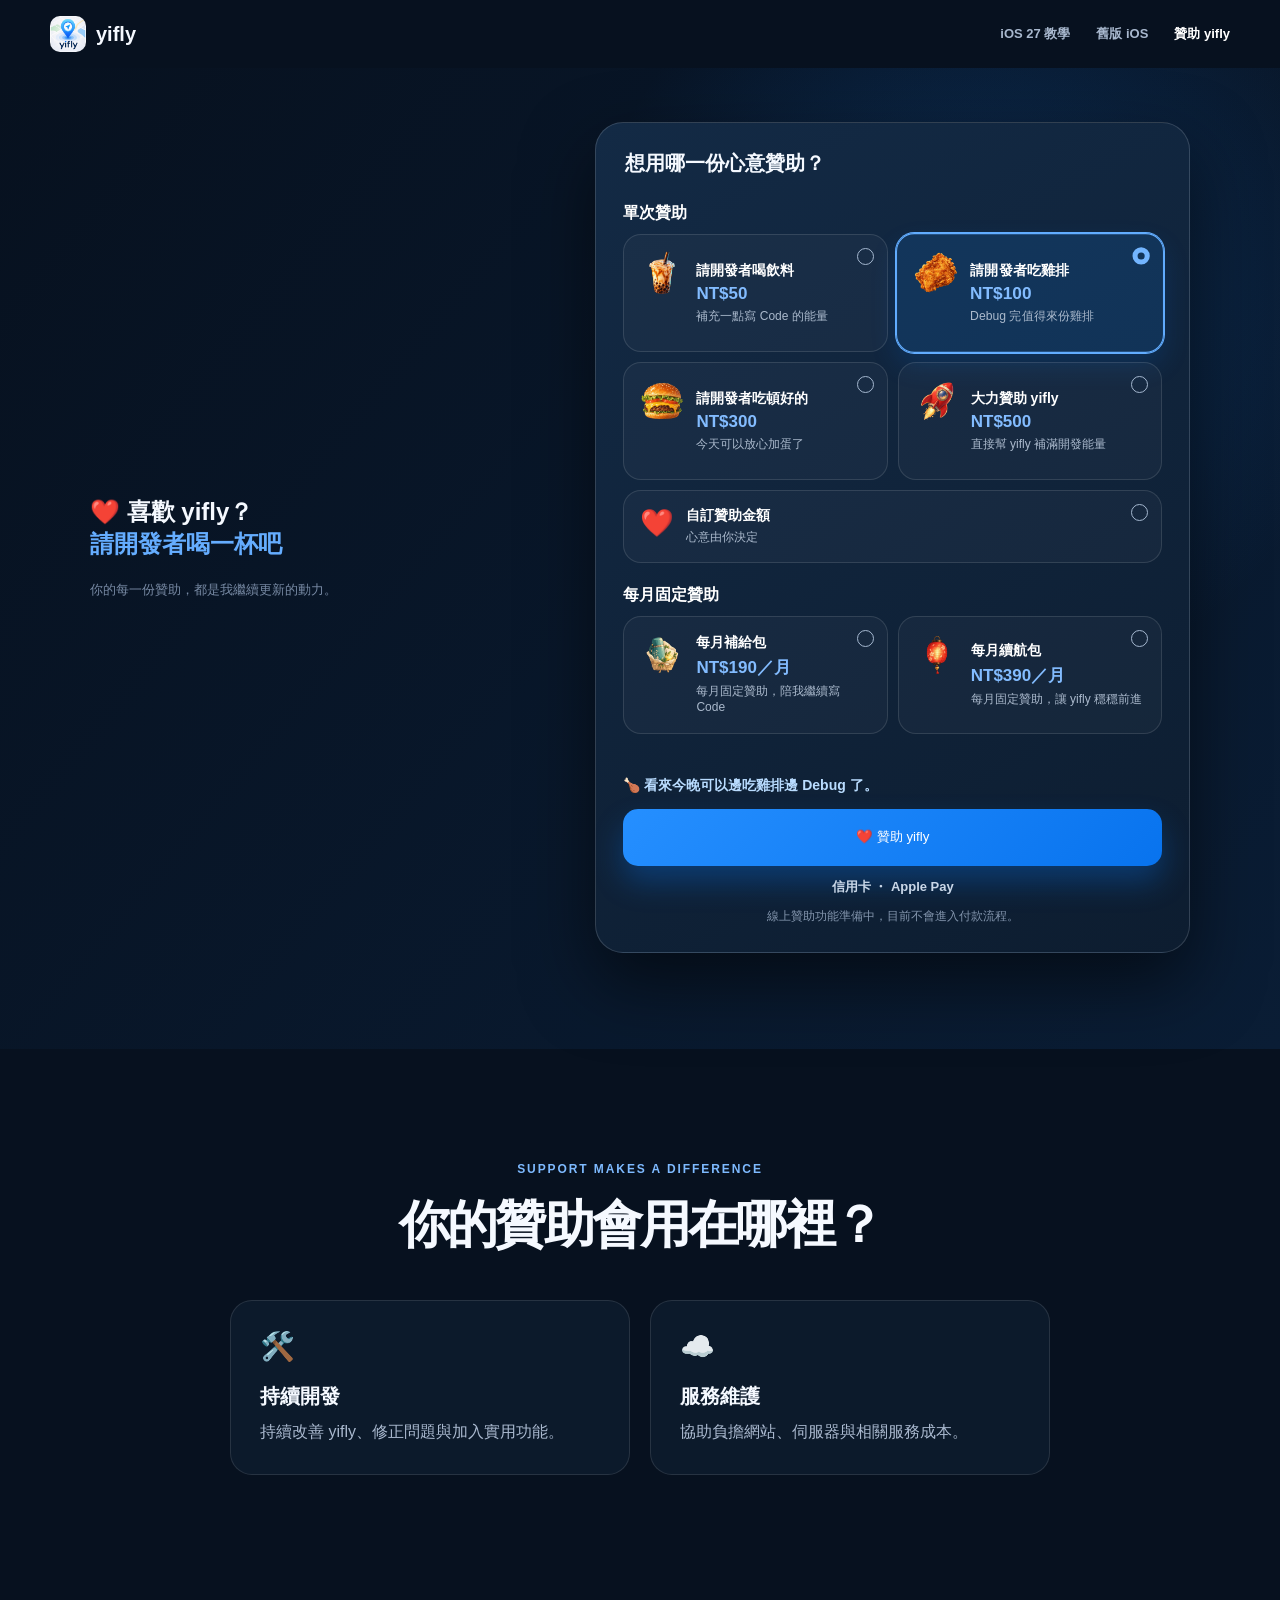
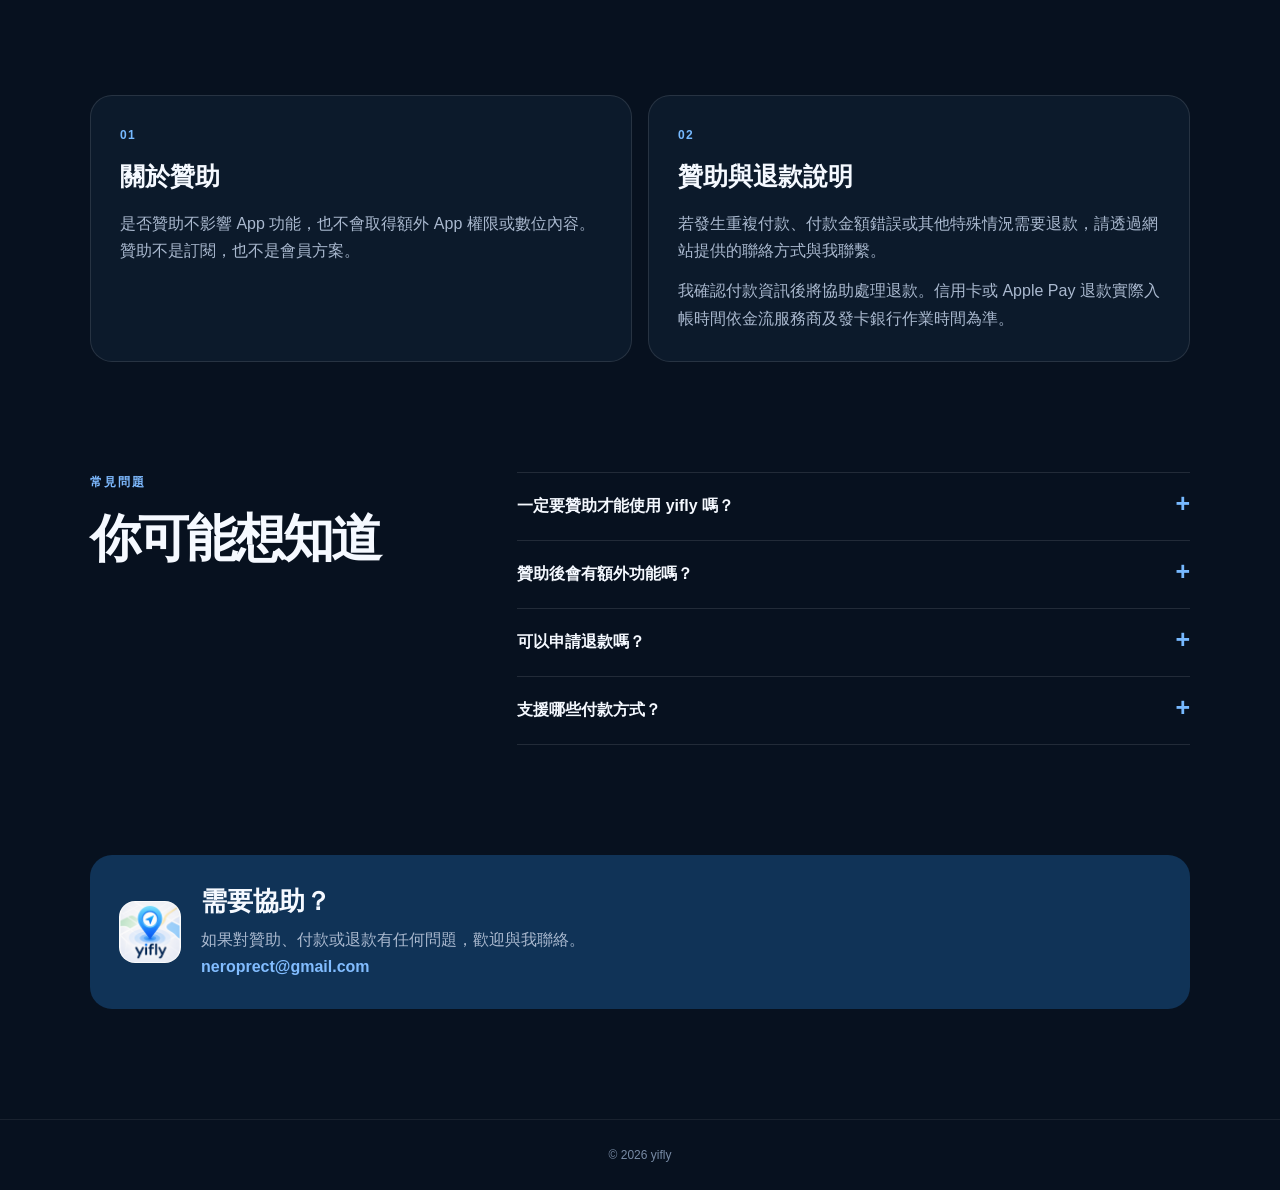
==== commit 21fe88f2: "Restore support UI and add Firebase payment identity" ====
--- a/support.html
+++ b/support.html
@@ -1,10 +1,157 @@
-<!doctype html><html lang="zh-Hant"><head><meta charset="utf-8"><meta name="viewport" content="width=device-width,initial-scale=1"><title>支持 yifly | yifly</title><meta name="description" content="支持 yifly 的持續開發與維護。yifly 目前免費提供使用，贊助完全出於自願。"><link rel="icon" href="yifly-app-icon.png"><link rel="stylesheet" href="support.css?v=20260923-2"></head><body>
-<nav class="nav" aria-label="主要導覽"><a class="brand" href="./"><img src="yifly-app-icon.png" alt="yifly"><b>yifly</b></a><div><a href="./#ios27">iOS 27 教學</a><a href="./#assistant">舊版 iOS</a><a class="active" href="support.html" aria-current="page">支持 yifly</a></div></nav><main>
-<section class="support-top"><div class="shell"><div class="top-copy"><h1>❤️ 喜歡 yifly？<br><em>請開發者喝一杯吧</em></h1><small>你的每一份支持，都是我繼續更新 yifly 的動力。</small></div><form class="sponsor-card" id="sponsor-form" novalidate><fieldset><legend>想用哪一份心意支持？</legend><div class="choice-grid">
-<button type="button" class="choice" data-amount="50" data-message="🧋 收到一杯飲料的能量！" aria-pressed="false"><span class="emoji">🧋</span><span class="choice-copy"><b>請開發者喝飲料</b><strong>NT$50</strong><small>補充一點寫 Code 的能量</small></span><span class="radio"></span></button>
-<button type="button" class="choice" data-amount="100" data-message="🍗 看來今晚可以邊吃雞排邊 Debug 了。" aria-pressed="true"><span class="emoji">🍗</span><span class="choice-copy"><b>請開發者吃雞排</b><strong>NT$100</strong><small>Debug 完值得來份雞排</small></span><span class="radio"></span></button>
-<button type="button" class="choice" data-amount="300" data-message="🍔 這份支持有點豪華，謝謝你！" aria-pressed="false"><span class="emoji">🍔</span><span class="choice-copy"><b>請開發者吃頓好的</b><strong>NT$300</strong><small>今天可以放心加蛋了</small></span><span class="radio"></span></button>
-<button type="button" class="choice" data-amount="500" data-message="🚀 yifly 開發能量直接 +100！" aria-pressed="false"><span class="emoji">🚀</span><span class="choice-copy"><b>大力支持 yifly</b><strong>NT$500</strong><small>直接幫 yifly 補滿開發能量</small></span><span class="radio"></span></button>
-<button type="button" class="choice custom-choice" data-amount="custom" data-message="❤️ 謝謝你願意支持 yifly。" aria-pressed="false"><span class="emoji">❤️</span><span class="choice-copy"><b>自訂支持金額</b><small>從 NT$50 開始，心意由你決定</small></span><span class="radio"></span></button></div><div id="custom-amount-wrap" class="custom" hidden><label for="custom-amount">自訂支持金額（NT$）</label><div><span>NT$</span><input id="custom-amount" inputmode="numeric" min="50" step="1" type="number" aria-describedby="amount-error" placeholder="至少 50"></div></div><p class="error" id="amount-error" role="alert"></p></fieldset><p id="energy-message" class="energy" aria-live="polite">🍗 看來今晚可以邊吃雞排邊 Debug 了。</p><button class="sponsor" id="sponsor-button" type="submit">❤️ 支持 yifly</button><p class="payment-label">信用卡 ・ Apple Pay</p><p class="note">線上贊助功能準備中，目前不會進入付款流程。</p></form></div></section>
-<section class="where shell"><div class="section-title"><span class="eyebrow">SUPPORT MAKES A DIFFERENCE</span><h2>你的支持會用在哪裡？</h2></div><div class="where-grid"><article><i>🛠️</i><h3>持續開發</h3><p>持續改善 yifly、修正問題與加入實用功能。</p></article><article><i>☁️</i><h3>服務維護</h3><p>協助負擔網站、伺服器與相關服務成本。</p></article></div></section>
-<section class="details shell"><div class="info-grid"><article><span>01</span><h2>關於贊助</h2><p>yifly 目前免費提供使用，贊助完全出於自願。</p><p>是否贊助不影響 App 功能，也不會取得額外 App 權限或數位內容。贊助不是訂閱，也不是會員方案。</p></article><article><span>02</span><h2>贊助與退款說明</h2><p>若發生重複付款、付款金額錯誤或其他特殊情況需要退款，請透過網站提供的聯絡方式與我們聯繫。</p><p>我們確認付款資訊後將協助處理退款。信用卡或 Apple Pay 退款實際入帳時間依金流服務商及發卡銀行作業時間為準。</p></article></div><section class="faq" aria-labelledby="faq-title"><div><span class="eyebrow">常見問題</span><h2 id="faq-title">你可能想知道</h2></div><div class="faq-list"><details><summary>一定要贊助才能使用 yifly 嗎？</summary><p>不用。yifly 目前免費提供使用，贊助完全出於自願。</p></details><details><summary>贊助後會有額外功能嗎？</summary><p>目前不會。無論是否贊助，都不影響目前 App 的功能與使用權限。</p></details><details><summary>可以申請退款嗎？</summary><p>若發生重複付款、金額錯誤或其他特殊情況，請聯絡我們協助確認與處理。</p></details><details><summary>支援哪些付款方式？</summary><p>付款功能正式開通後，預計支援信用卡及 Apple Pay。</p></details></div></section><section class="help"><img src="yifly-app-icon.png" alt=""><div><h2>需要協助？</h2><p>如果對贊助、付款或退款有任何問題，歡迎與我們聯絡。</p><p id="support-contact" class="contact"></p></div></section></section></main><footer>© 2026 yifly</footer><div id="payment-toast" class="toast" role="status" aria-live="polite" tabindex="-1" hidden>線上贊助功能準備中，感謝你的支持 ❤️</div><script type="module" src="support.js"></script></body></html>
+<!doctype html>
+<html lang="zh-Hant">
+<head>
+  <meta charset="utf-8">
+  <meta name="viewport" content="width=device-width,initial-scale=1">
+  <title>贊助 yifly | yifly</title>
+  <meta name="description" content="贊助 yifly 的持續開發與維護。yifly 目前免費提供使用。">
+  <link rel="icon" href="yifly-app-icon.png">
+  <link rel="stylesheet" href="support.css?v=20260923-2">
+</head>
+<body>
+<nav class="nav" aria-label="主要導覽">
+  <a class="brand" href="./"><img src="yifly-app-icon.png" alt="yifly"><b>yifly</b></a>
+  <div>
+    <a href="./#ios27">iOS 27 教學</a>
+    <a href="./#assistant">舊版 iOS</a>
+    <a class="active" href="support.html" aria-current="page">贊助 yifly</a>
+  </div>
+</nav>
+
+<main>
+<section class="support-top">
+  <div class="shell">
+    <div class="top-copy">
+      <h2>❤️ 喜歡 yifly？<br><em>請開發者喝一杯吧</em></h2>
+      <small>你的每一份贊助，都是我繼續更新的動力。</small>
+    </div>
+
+    <form class="sponsor-card" id="sponsor-form" novalidate>
+      <fieldset>
+        <legend>想用哪一份心意贊助？</legend>
+        <div class="choice-grid">
+          <h3 style="grid-column:1/-1;margin:8px 0 0;color:#fff;font-size:1rem">單次贊助</h3>
+
+          <button type="button" class="choice" data-amount="50" data-message="🧋 收到一杯飲料的能量！" aria-pressed="false">
+            <img class="emoji" src="support-drink.png" alt="一杯飲料">
+            <span class="choice-copy"><b>請開發者喝飲料</b><strong>NT$50</strong><small>補充一點寫 Code 的能量</small></span>
+            <span class="radio"></span>
+          </button>
+
+          <button type="button" class="choice" data-amount="100" data-message="🍗 看來今晚可以邊吃雞排邊 Debug 了。" aria-pressed="true">
+            <img class="emoji" src="support-chicken.png" alt="雞排">
+            <span class="choice-copy"><b>請開發者吃雞排</b><strong>NT$100</strong><small>Debug 完值得來份雞排</small></span>
+            <span class="radio"></span>
+          </button>
+
+          <button type="button" class="choice" data-amount="300" data-message="🍔 這份贊助有點豪華，謝謝你！" aria-pressed="false">
+            <img class="emoji" src="support-burger.png" alt="漢堡">
+            <span class="choice-copy"><b>請開發者吃頓好的</b><strong>NT$300</strong><small>今天可以放心加蛋了</small></span>
+            <span class="radio"></span>
+          </button>
+
+          <button type="button" class="choice" data-amount="500" data-message="🚀 yifly 開發能量直接 +100！" aria-pressed="false">
+            <img class="emoji" src="support-rocket.png" alt="紅色火箭">
+            <span class="choice-copy"><b>大力贊助 yifly</b><strong>NT$500</strong><small>直接幫 yifly 補滿開發能量</small></span>
+            <span class="radio"></span>
+          </button>
+
+          <!-- 自訂金額按鈕 -->
+          <button type="button" class="choice custom-choice" data-amount="custom" data-message="❤️ 謝謝你願意贊助 yifly。" aria-pressed="false">
+            <span class="emoji">❤️</span>
+            <span class="choice-copy"><b>自訂贊助金額</b><small>心意由你決定</small></span>
+            <span class="radio"></span>
+          </button>
+
+          <!-- 【調整位置】移至自訂按鈕下方，並加上 grid-column: 1/-1 確保滿寬 -->
+          <div id="custom-amount-wrap" class="custom" style="grid-column: 1 / -1;" hidden>
+            <label for="custom-amount">自訂贊助金額（NT$）</label>
+            <div>
+              <span>NT$</span>
+              <input id="custom-amount" inputmode="numeric" min="50" step="10" type="number" aria-describedby="amount-error" placeholder="不用手下留情哦">
+            </div>
+          </div>
+
+          <h3 style="grid-column:1/-1;margin:12px 0 0;color:#fff;font-size:1rem">每月固定贊助</h3>
+
+          <button type="button" class="choice" data-amount="190" data-plan="monthly" data-message="🌟 每月補給已送達，謝謝你持續贊助我！" aria-pressed="false">
+            <img class="emoji" src="support-monthly-lite.png" alt="每月補給包">
+            <span class="choice-copy"><b>每月補給包</b><strong>NT$190／月</strong><small>每月固定贊助，陪我繼續寫 Code</small></span>
+            <span class="radio"></span>
+          </button>
+
+          <button type="button" class="choice" data-amount="390" data-plan="monthly" data-message="🏮 每月續航點亮了，真的很感謝你！" aria-pressed="false">
+            <img class="emoji" src="support-monthly-plus.png" alt="每月續航包">
+            <span class="choice-copy"><b>每月續航包</b><strong>NT$390／月</strong><small>每月固定贊助，讓 yifly 穩穩前進</small></span>
+            <span class="radio"></span>
+          </button>
+        </div>
+
+        <p class="error" id="amount-error" role="alert"></p>
+      </fieldset>
+
+      <p id="energy-message" class="energy" aria-live="polite">🍗 看來今晚可以邊吃雞排邊 Debug 了。</p>
+      <button class="sponsor" id="sponsor-button" type="submit">❤️ 贊助 yifly</button>
+      <p class="payment-label">信用卡 ・ Apple Pay</p>
+      <p class="note">線上贊助功能準備中，目前不會進入付款流程。</p>
+    </form>
+  </div>
+</section>
+
+<section class="where shell">
+  <div class="section-title">
+    <span class="eyebrow">SUPPORT MAKES A DIFFERENCE</span>
+    <h2>你的贊助會用在哪裡？</h2>
+  </div>
+  <!-- 在這裡加入 display: flex; justify-content: center; gap: 20px; -->
+  <div class="where-grid" style="display: flex; justify-content: center; gap: 20px; flex-wrap: wrap;">
+    <article style="max-width: 400px; width: 100%;"><i>🛠️</i><h3>持續開發</h3><p>持續改善 yifly、修正問題與加入實用功能。</p></article>
+    <article style="max-width: 400px; width: 100%;"><i>☁️</i><h3>服務維護</h3><p>協助負擔網站、伺服器與相關服務成本。</p></article>
+  </div>
+</section>
+
+
+<section class="details shell">
+  <div class="info-grid">
+    <article>
+      <span>01</span>
+      <h2>關於贊助</h2>
+      <p>是否贊助不影響 App 功能，也不會取得額外 App 權限或數位內容。贊助不是訂閱，也不是會員方案。</p>
+    </article>
+    <article>
+      <span>02</span>
+      <h2>贊助與退款說明</h2>
+      <p>若發生重複付款、付款金額錯誤或其他特殊情況需要退款，請透過網站提供的聯絡方式與我聯繫。</p>
+      <p>我確認付款資訊後將協助處理退款。信用卡或 Apple Pay 退款實際入帳時間依金流服務商及發卡銀行作業時間為準。</p>
+    </article>
+  </div>
+
+  <section class="faq" aria-labelledby="faq-title">
+    <div>
+      <span class="eyebrow">常見問題</span>
+      <h2 id="faq-title">你可能想知道</h2>
+    </div>
+    <div class="faq-list">
+      <details><summary>一定要贊助才能使用 yifly 嗎？</summary><p>不用。yifly 目前免費提供使用，贊助完全出於自願。</p></details>
+      <details><summary>贊助後會有額外功能嗎？</summary><p>目前不會。無論是否贊助，都不影響目前 App 的功能與使用權限。</p></details>
+      <details><summary>可以申請退款嗎？</summary><p>若發生重複付款、金額錯誤或其他特殊情況，請聯絡我協助確認與處理。</p></details>
+      <details><summary>支援哪些付款方式？</summary><p>付款功能正式開通後，預計支援信用卡及 Apple Pay。</p></details>
+    </div>
+  </section>
+
+  <section class="help">
+    <img src="yifly-app-icon.png" alt="">
+    <div>
+      <h2>需要協助？</h2>
+      <p>如果對贊助、付款或退款有任何問題，歡迎與我聯絡。</p>
+      <p id="support-contact" class="contact"></p>
+    </div>
+  </section>
+</section>
+</main>
+
+<footer>© 2026 yifly</footer>
+<div id="payment-toast" class="toast" role="status" aria-live="polite" tabindex="-1" hidden>線上贊助功能準備中，感謝你的贊助 ❤️</div>
+<script type="module" src="support.js"></script>
+</body>
+</html>
--- a/support.css
+++ b/support.css
@@ -1 +1,3 @@
 :root{--blue:#1687ff;--ink:#f5f9ff;--muted:#aab9cf;--line:#ffffff1c;--dark:#07111f}*{box-sizing:border-box}html{scroll-behavior:smooth;overflow-x:hidden}body{margin:0;background:var(--dark);color:var(--ink);font-family:-apple-system,BlinkMacSystemFont,"SF Pro Display","PingFang TC",sans-serif;overflow-x:hidden}a{text-decoration:none;color:inherit}.shell{width:min(1100px,calc(100% - 48px));margin:auto}.nav{height:68px;width:min(1180px,calc(100% - 40px));margin:auto;display:flex;align-items:center;justify-content:space-between}.brand{display:flex;align-items:center;gap:10px;font-size:20px}.brand img{width:36px;border-radius:10px}.nav>div{display:flex;gap:26px;font-size:13px;font-weight:750;color:#a8b8ce}.nav>div a:hover,.nav>div .active{color:#fff}:focus-visible{outline:3px solid #7bbaff;outline-offset:3px}.support-top{padding:54px 0 96px;background:radial-gradient(circle at 76% 24%,#1464bb48,transparent 32%),linear-gradient(130deg,#07111f,#0a1d35)}.support-top>.shell{display:grid;grid-template-columns:.85fr 1.15fr;gap:66px;align-items:center}.eyebrow{font-size:12px;font-weight:900;letter-spacing:.16em;color:#7ebaff}.top-copy h1{font-size:clamp(42px,5vw,65px);letter-spacing:-.065em;line-height:1.06;margin:17px 0}.top-copy em{font-style:normal;color:#65adff}.top-copy p{color:var(--muted);font-size:17px;line-height:1.75}.top-copy small{color:#7789a3;font-size:13px}.sponsor-card{padding:27px;border:1px solid #ffffff26;border-radius:28px;background:linear-gradient(150deg,#132a45,#0d1d30);box-shadow:0 30px 70px #0008;animation:enter .45s ease both}fieldset{border:0;margin:0;padding:0}legend{font-size:20px;font-weight:850;margin-bottom:18px}.choice-grid{display:grid;grid-template-columns:repeat(2,1fr);gap:10px}.choice{position:relative;min-height:118px;padding:16px;display:flex;align-items:center;gap:12px;text-align:left;border:1px solid #ffffff1e;border-radius:18px;background:#ffffff08;color:#fff;cursor:pointer;transition:transform .2s,border-color .2s,box-shadow .2s,background .2s}.choice:hover{transform:translateY(-3px);border-color:#5eabff99;background:#ffffff10}.choice[aria-pressed="true"]{border-color:#62adff;background:#187cdf2b;box-shadow:0 0 0 1px #62adff,0 12px 26px #0878f928;transform:scale(1.015)}.emoji{font-size:27px;align-self:flex-start}.choice-copy{display:grid;gap:4px;min-width:0}.choice-copy b{font-size:14px}.choice-copy strong{color:#83bcff;font-size:17px}.choice-copy small{font-size:12px;line-height:1.4;color:#aab9cc}.radio{position:absolute;right:13px;top:13px;width:17px;height:17px;border-radius:50%;border:1px solid #a5b8d0}.choice[aria-pressed="true"] .radio{border:5px solid #73b5ff}.custom-choice{grid-column:1/-1;min-height:72px}.custom{margin-top:15px}.custom label{display:block;margin-bottom:7px;font-size:13px;font-weight:800;color:#bfd0e4}.custom>div{display:flex;align-items:center;border:1px solid #ffffff2e;border-radius:12px;overflow:hidden;background:#071524}.custom span{padding:0 13px;font-size:14px;font-weight:800;color:#9fb7d1;border-right:1px solid #ffffff20}.custom input{width:100%;min-width:0;border:0;background:transparent;color:#fff;padding:13px;font:800 16px inherit}.error{min-height:18px;margin:8px 0 0;color:#ff9199;font-size:13px}.energy{margin:17px 0 12px;min-height:20px;color:#b9dcff;font-size:14px;font-weight:750;transition:opacity .2s,transform .2s}.energy.changing{opacity:0;transform:translateY(5px)}.sponsor{width:100%;min-height:57px;border:0;border-radius:15px;background:linear-gradient(135deg,#258fff,#0873ee);color:#fff;font:850 17px inherit;cursor:pointer;box-shadow:0 16px 30px #0878f94c;transition:transform .2s}.sponsor:hover:not(:disabled){transform:translateY(-2px)}.payment-label,.note{text-align:center;margin:12px 0 0;font-size:13px}.payment-label{color:#c9d7e8;font-weight:800}.note{color:#8294ac;font-size:12px}.where,.details{padding:110px 0}.section-title{text-align:center;margin-bottom:40px}.section-title h2,.faq h2{font-size:clamp(35px,4vw,52px);letter-spacing:-.055em;margin:14px 0}.where-grid,.info-grid{display:grid;grid-template-columns:repeat(3,1fr);gap:16px}.where article,.info-grid article{padding:29px;border:1px solid var(--line);border-radius:22px;background:#0c1a2b}.where i{font-style:normal;font-size:28px}.where h3{font-size:20px;margin:20px 0 8px}.where p,.info-grid p,.help p{color:var(--muted);line-height:1.7;margin:0}.developer-note{background:linear-gradient(115deg,#0e2948,#0c192c);padding:84px 0}.quote{display:flex;gap:24px;max-width:800px;margin:auto}.quote img{width:70px;border-radius:18px}.quote span,.info-grid span{font-size:12px;font-weight:900;letter-spacing:.12em;color:#76b9ff}.quote p{font-size:18px;line-height:1.65;margin:12px 0 0;color:#e1ecfa}.info-grid{grid-template-columns:repeat(2,1fr)}.info-grid h2{font-size:25px;margin:17px 0}.info-grid p+p{margin-top:13px}.faq{display:grid;grid-template-columns:.7fr 1.3fr;gap:65px;padding:110px 0}.faq-list{border-top:1px solid var(--line)}details{border-bottom:1px solid var(--line)}summary{position:relative;padding:23px 30px 23px 0;font-size:16px;font-weight:850;cursor:pointer;list-style:none}summary::-webkit-details-marker{display:none}summary:after{content:"+";position:absolute;right:0;top:16px;font-size:25px;color:#77b9ff}details[open] summary:after{content:"−"}details p{color:var(--muted);line-height:1.7;margin:0 18px 22px 0}.help{display:flex;gap:20px;align-items:center;padding:29px;border-radius:22px;background:#103357}.help img{width:62px;border-radius:16px}.help h2{margin:0 0 7px;font-size:26px}.contact{color:#82bdff!important;font-weight:800}.toast{position:fixed;z-index:4;left:50%;bottom:24px;transform:translateX(-50%);width:min(430px,calc(100% - 32px));border:1px solid #ffffff1f;border-radius:14px;background:#0e2035;color:#fff;padding:15px;text-align:center;font-weight:750;box-shadow:0 18px 45px #0008}footer{text-align:center;padding:28px;border-top:1px solid #ffffff12;color:#788ba5;font-size:12px}@keyframes enter{from{opacity:0;transform:translateY(12px)}to{opacity:1;transform:none}}@media(max-width:850px){.support-top>.shell,.where-grid,.info-grid,.faq{grid-template-columns:1fr}.support-top>.shell{gap:34px}.top-copy{text-align:center}.faq{gap:25px;padding:85px 0}}@media(max-width:560px){.shell{width:calc(100% - 34px)}.nav{height:62px;width:calc(100% - 32px)}.nav>div{gap:13px}.nav>div a:first-child{display:none}.support-top{padding:43px 0 65px}.top-copy h1{font-size:39px}.top-copy p{font-size:16px}.sponsor-card{padding:18px 14px;border-radius:21px}.choice-grid{grid-template-columns:1fr}.choice{min-height:97px;padding:14px}.custom-choice{min-height:68px}.emoji{font-size:24px}.where,.details{padding:75px 0}.where-grid{gap:12px}.where article{padding:24px}.developer-note{padding:65px 0}.quote{gap:15px}.quote img{width:50px;border-radius:14px}.quote p{font-size:16px}.faq{padding:75px 0}.help{align-items:flex-start;padding:22px 18px}.help img{width:50px}.toast{bottom:16px}}@media(prefers-reduced-motion:reduce){*{animation:none!important;transition:none!important;scroll-behavior:auto!important}}
+
+.choice img.emoji{width:44px;height:44px;object-fit:contain;flex:0 0 44px;align-self:flex-start;animation:iconGlow 2.4s ease-in-out infinite;filter:drop-shadow(0 0 0 transparent)}.choice:nth-child(2) img.emoji{animation-delay:.35s}.choice:nth-child(3) img.emoji{animation-delay:.7s}.choice:nth-child(4) img.emoji{animation-delay:1.05s}.custom input{font-size:16px!important}@keyframes iconGlow{0%,100%{transform:translateY(0);filter:drop-shadow(0 0 0 transparent)}50%{transform:translateY(-3px);filter:drop-shadow(0 0 8px #70b9ff)}}@media(max-width:560px){.choice img.emoji{width:40px;height:40px;flex-basis:40px}}
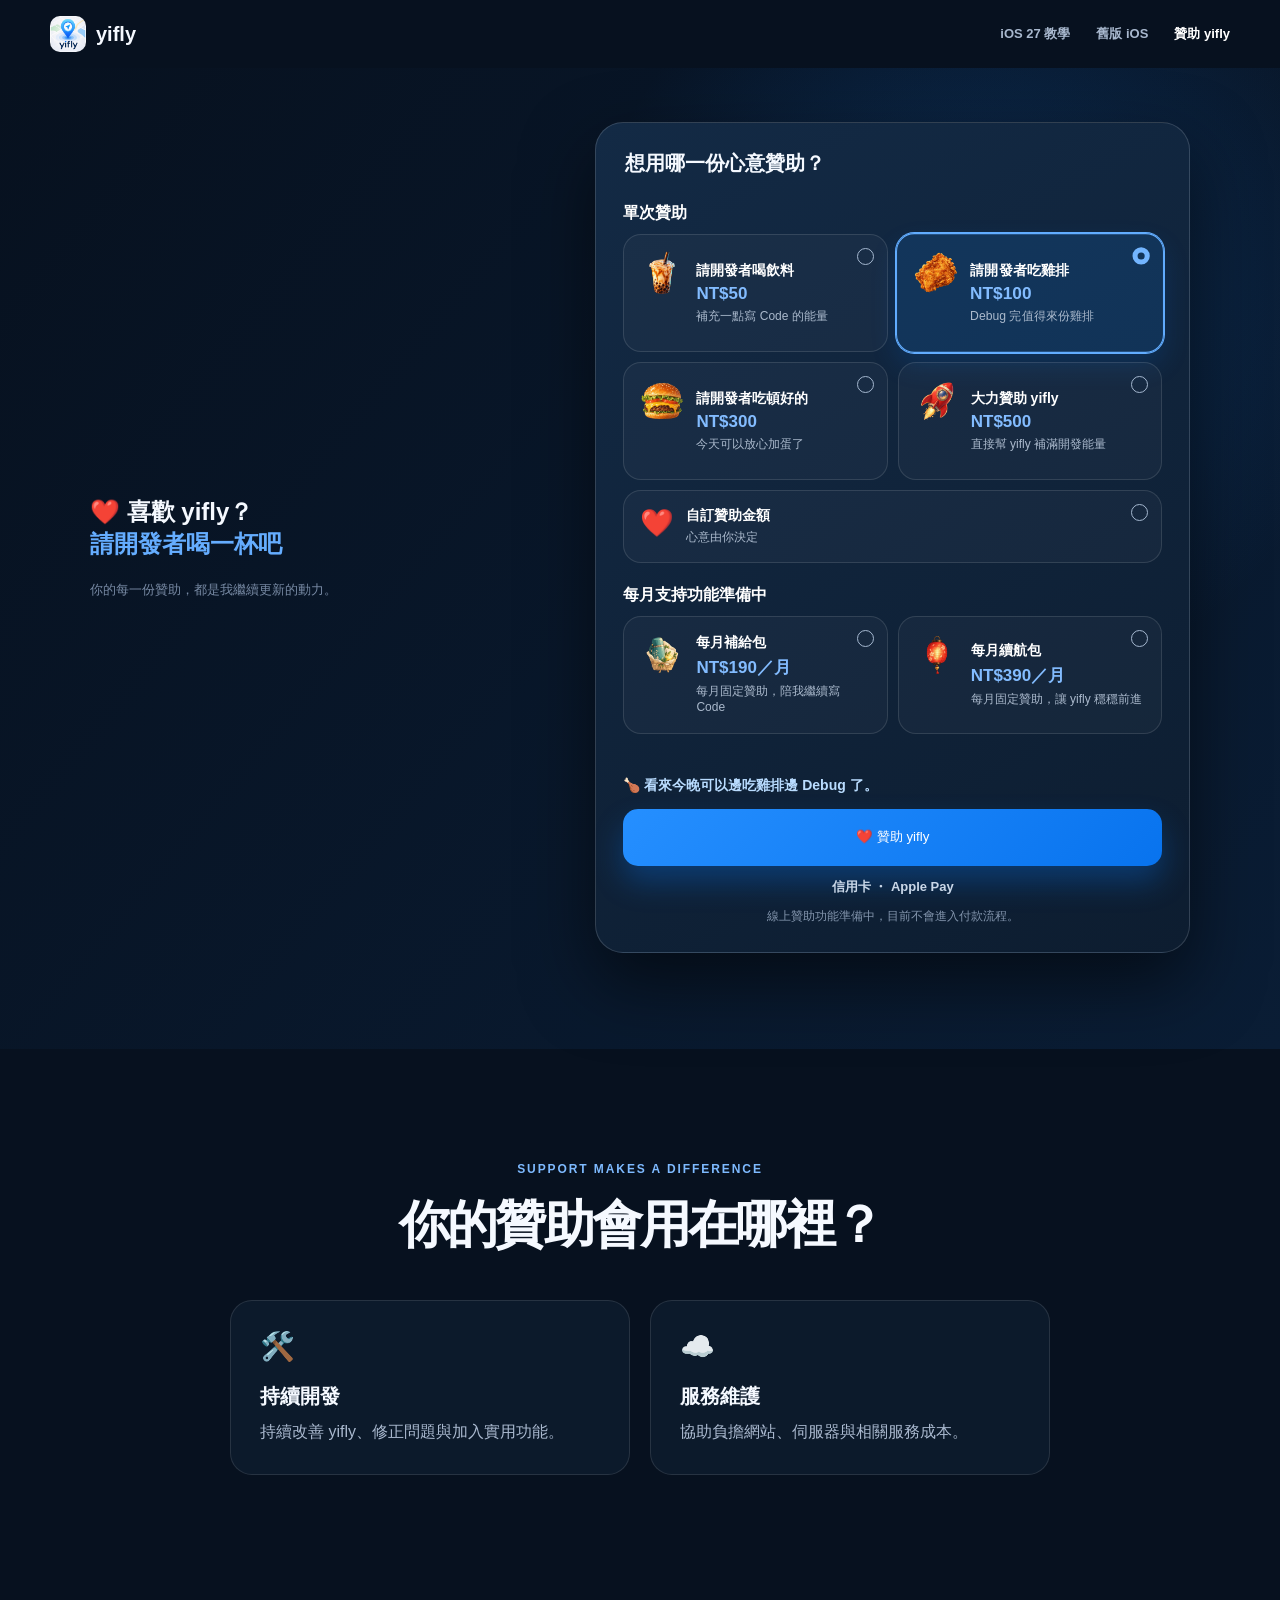
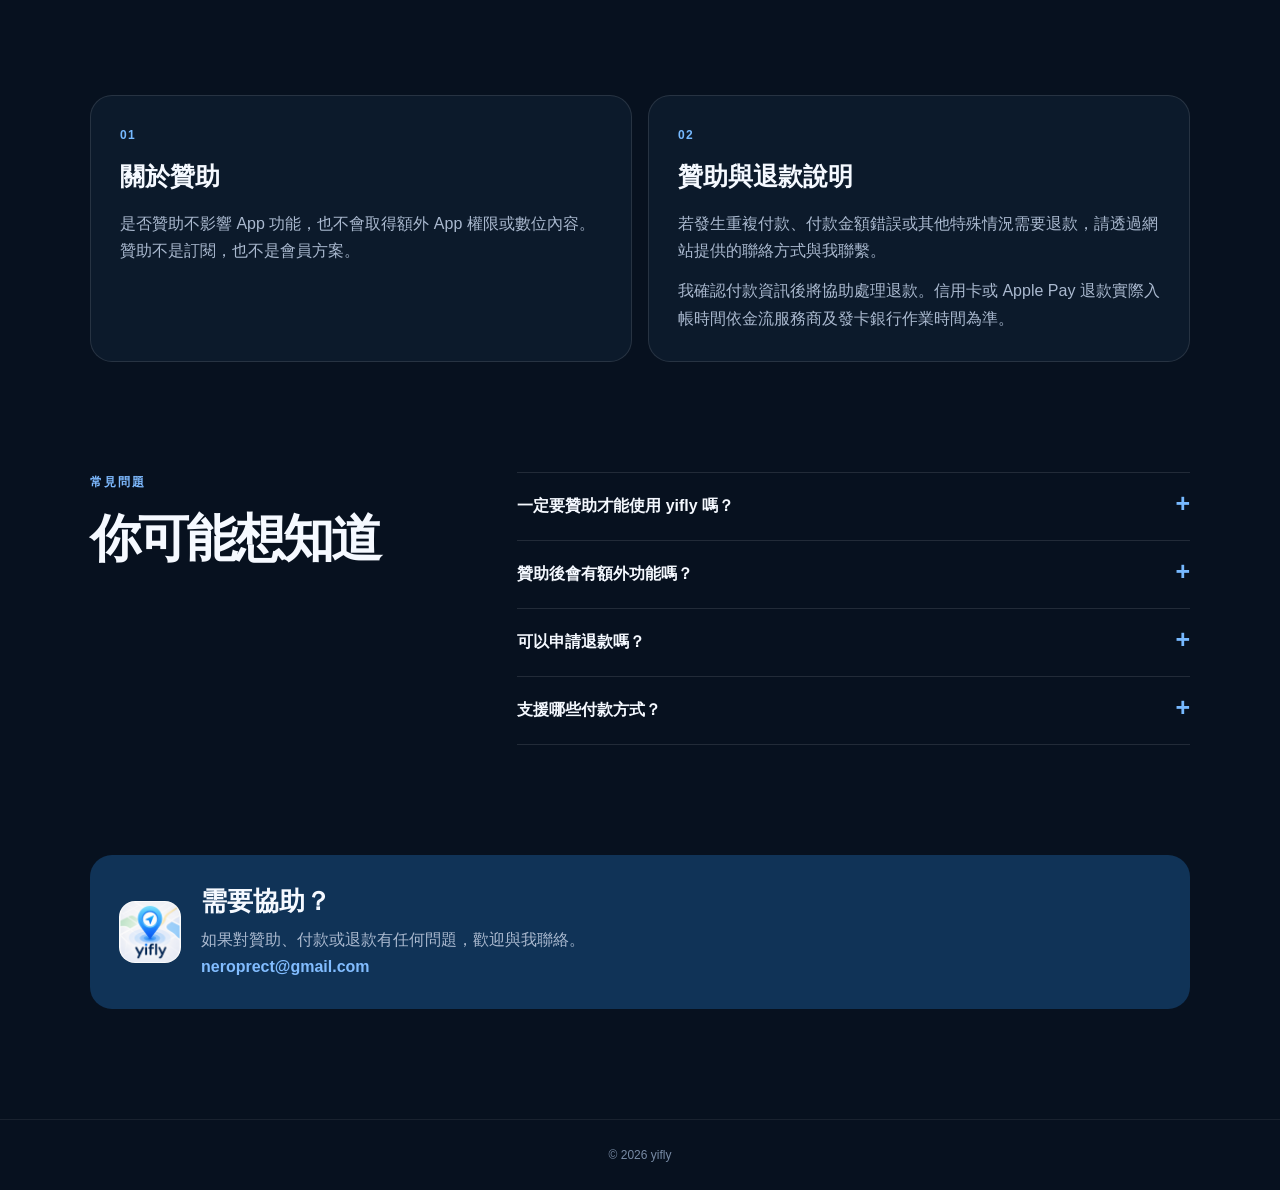
==== commit e2be5984: "Prepare isolated single donation production launch" ====
--- a/support.html
+++ b/support.html
@@ -72,15 +72,15 @@
             </div>
           </div>
 
-          <h3 style="grid-column:1/-1;margin:12px 0 0;color:#fff;font-size:1rem">每月固定贊助</h3>
+          <h3 style="grid-column:1/-1;margin:12px 0 0;color:#fff;font-size:1rem">每月支持功能準備中</h3>
 
-          <button type="button" class="choice" data-amount="190" data-plan="monthly" data-message="🌟 每月補給已送達，謝謝你持續贊助我！" aria-pressed="false">
+          <button disabled type="button" class="choice" data-amount="190" data-plan="monthly" data-message="每月支持功能準備中" aria-pressed="false">
             <img class="emoji" src="support-monthly-lite.png" alt="每月補給包">
             <span class="choice-copy"><b>每月補給包</b><strong>NT$190／月</strong><small>每月固定贊助，陪我繼續寫 Code</small></span>
             <span class="radio"></span>
           </button>
 
-          <button type="button" class="choice" data-amount="390" data-plan="monthly" data-message="🏮 每月續航點亮了，真的很感謝你！" aria-pressed="false">
+          <button disabled type="button" class="choice" data-amount="390" data-plan="monthly" data-message="每月支持功能準備中" aria-pressed="false">
             <img class="emoji" src="support-monthly-plus.png" alt="每月續航包">
             <span class="choice-copy"><b>每月續航包</b><strong>NT$390／月</strong><small>每月固定贊助，讓 yifly 穩穩前進</small></span>
             <span class="radio"></span>
